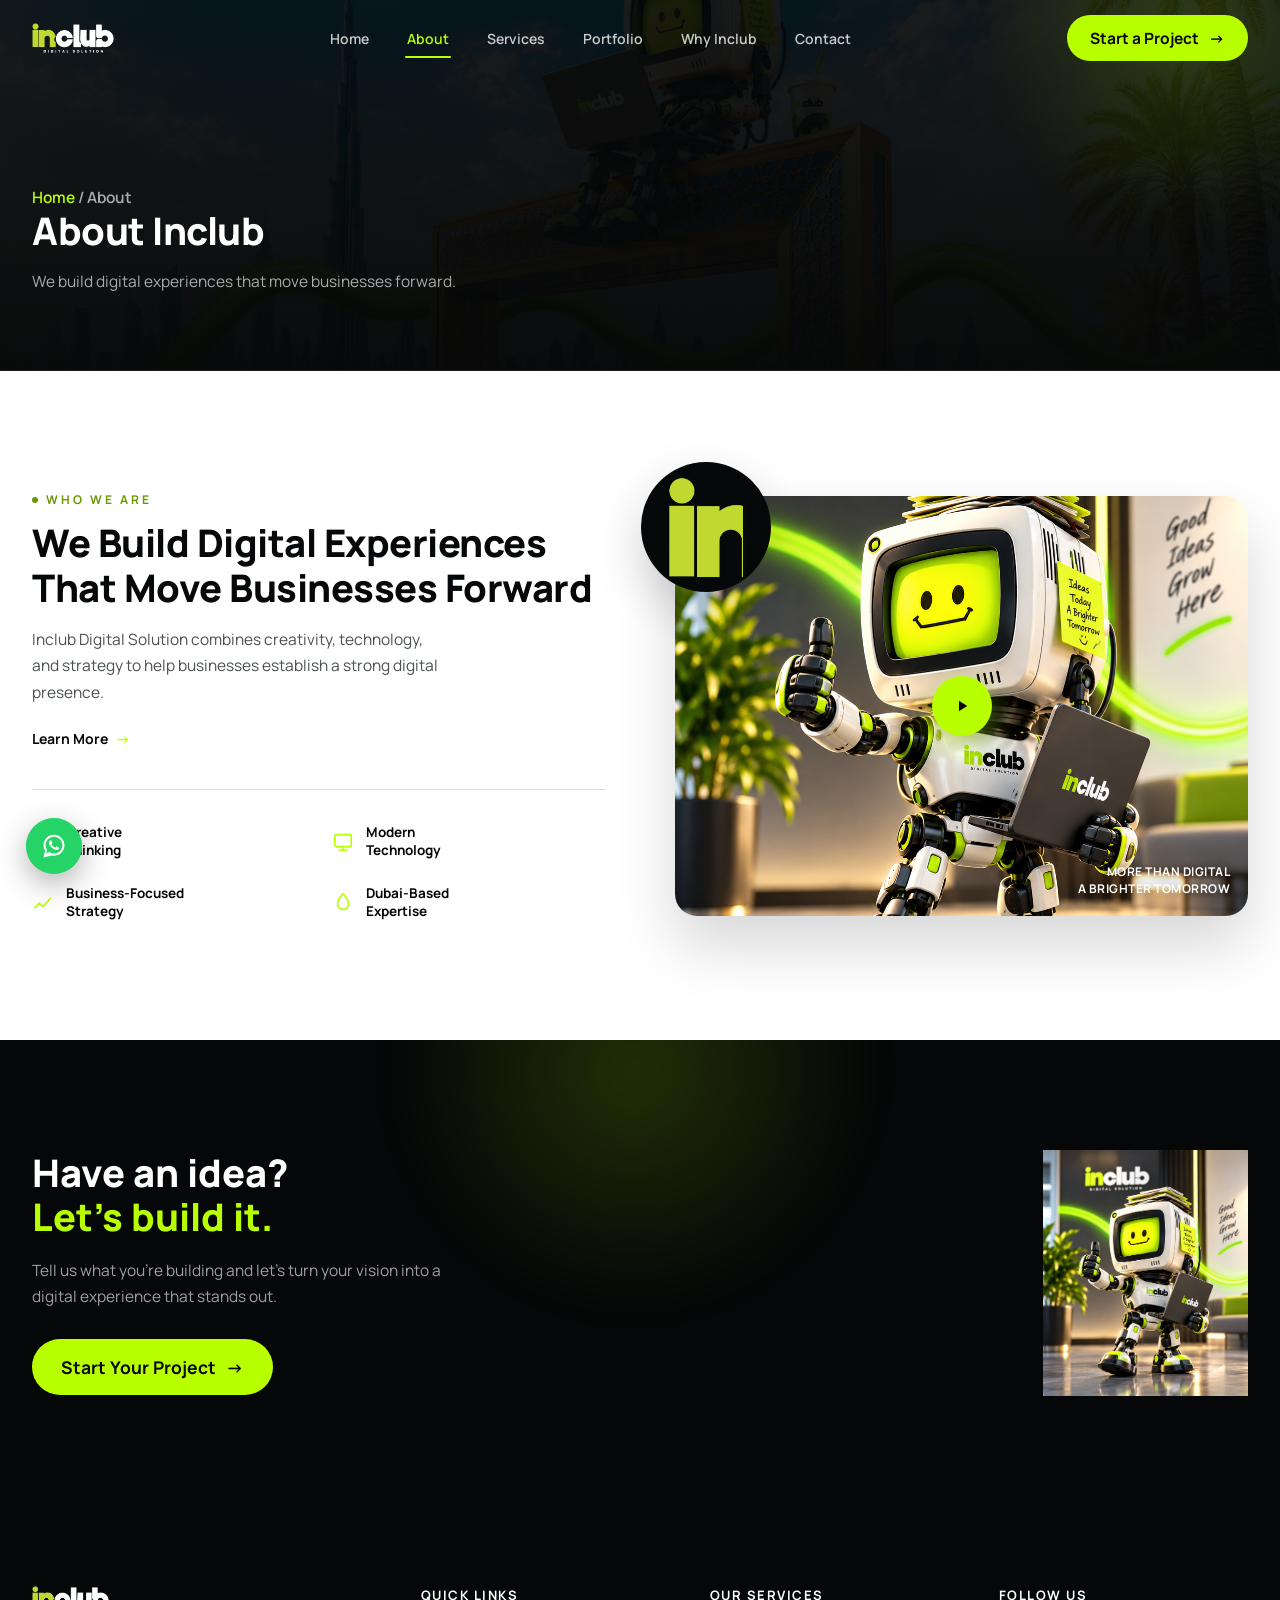
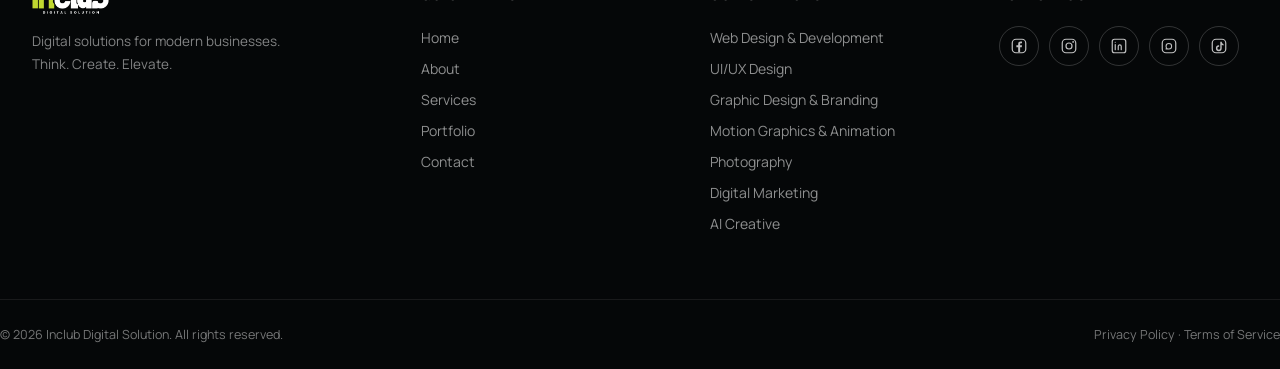
==== about.html @ 5db1804f "Add TikTok social button linking to real profile across all pages Co-Authored-By: Claude Sonnet 5 <n" ====
<!DOCTYPE html>
<html lang="en">
<head>
<meta charset="UTF-8">
<meta name="viewport" content="width=device-width, initial-scale=1.0">
<title>About Us — Inclub Digital Solution</title>
<meta name="description" content="Inclub Digital Solution combines creativity, technology, and strategy to help businesses in Dubai establish a strong digital presence.">
<link rel="icon" href="assets/logo-mark.png" type="image/png">
<link rel="preconnect" href="https://fonts.googleapis.com">
<link rel="preconnect" href="https://fonts.gstatic.com" crossorigin>
<link href="https://fonts.googleapis.com/css2?family=Manrope:wght@400;500;600;700;800&display=swap" rel="stylesheet">
<link rel="stylesheet" href="style.css">
</head>
<body>

<div class="grain"></div>
<div class="cursor-dot" id="cursorDot"></div>
<div class="cursor-ring" id="cursorRing"></div>
<div class="back-to-top" id="backToTop" aria-label="Back to top" role="button" tabindex="0">
  <svg width="18" height="18" viewBox="0 0 24 24" fill="none"><path d="M12 19V5M12 5L5 12M12 5L19 12" stroke="currentColor" stroke-width="2" stroke-linecap="round" stroke-linejoin="round"/></svg>
</div>

<!-- TODO: replace with your real WhatsApp business number -->
<a href="https://wa.me/971501234567" target="_blank" rel="noopener noreferrer" class="whatsapp-float" aria-label="Chat on WhatsApp">
  <span class="whatsapp-tooltip">Chat with us</span>
  <svg viewBox="0 0 32 32" fill="currentColor"><path d="M16.001 3C9.373 3 4 8.373 4 15c0 2.379.694 4.596 1.885 6.463L4 29l7.717-1.859A11.93 11.93 0 0016.001 27C22.628 27 28 21.627 28 15S22.628 3 16.001 3zm.001 21.6a9.56 9.56 0 01-4.868-1.334l-.349-.207-3.65.879.89-3.556-.228-.365A9.553 9.553 0 016.4 15c0-5.294 4.307-9.6 9.601-9.6 5.293 0 9.6 4.306 9.6 9.6 0 5.294-4.307 9.6-9.6 9.6zm5.264-7.19c-.288-.144-1.706-.842-1.97-.938-.264-.096-.456-.144-.648.144-.192.288-.744.938-.912 1.13-.168.192-.336.216-.624.072-.288-.144-1.216-.448-2.316-1.428-.856-.763-1.434-1.706-1.602-1.994-.168-.288-.018-.444.126-.588.13-.129.288-.336.432-.504.144-.168.192-.288.288-.48.096-.192.048-.36-.024-.504-.072-.144-.648-1.562-.888-2.14-.234-.562-.472-.486-.648-.495l-.552-.01c-.192 0-.504.072-.768.36-.264.288-1.008.984-1.008 2.4 0 1.416 1.032 2.784 1.176 2.976.144.192 2.03 3.1 4.92 4.347.687.297 1.223.474 1.641.606.689.219 1.316.188 1.812.114.553-.083 1.706-.697 1.947-1.37.24-.672.24-1.248.168-1.37-.072-.12-.264-.192-.552-.336z"/></svg>
</a>

<!-- ===== HEADER ===== -->
<header class="header" id="header">
  <div class="container header-inner">
    <a href="index.html" class="logo"><img src="assets/logo.png" alt="Inclub Digital Solution"></a>

    <nav class="nav" id="mainNav">
      <a href="index.html" class="nav-link" data-nav>Home</a>
      <a href="about.html" class="nav-link" data-nav>About</a>
      <a href="services.html" class="nav-link" data-nav>Services</a>
      <a href="portfolio.html" class="nav-link" data-nav>Portfolio</a>
      <a href="why-inclub.html" class="nav-link" data-nav>Why Inclub</a>
      <a href="contact.html" class="nav-link" data-nav>Contact</a>
    </nav>

    <a href="contact.html" class="btn btn-primary btn-sm header-cta">Start a Project <span class="arrow">→</span></a>

    <button class="hamburger" id="hamburger" aria-label="Open menu" aria-expanded="false">
      <span></span><span></span><span></span>
    </button>
  </div>

</header>
  <div class="mobile-menu" id="mobileMenu">
    <nav class="mobile-nav">
      <a href="index.html" data-nav-mobile>Home</a>
      <a href="about.html" data-nav-mobile>About</a>
      <a href="services.html" data-nav-mobile>Services</a>
      <a href="portfolio.html" data-nav-mobile>Portfolio</a>
      <a href="why-inclub.html" data-nav-mobile>Why Inclub</a>
      <a href="contact.html" data-nav-mobile>Contact</a>
    </nav>
    <a href="contact.html" class="btn btn-primary" data-nav-mobile>Start a Project <span class="arrow">→</span></a>
  </div>


<!-- ===== PAGE BANNER ===== -->
<section class="page-banner">
  <div class="page-banner-bg" style="background-image:url('assets/banner.png')"></div>
  <div class="page-banner-overlay"></div>
  <div class="container page-banner-inner reveal">
    <p class="breadcrumb"><a href="index.html">Home</a> / About</p>
    <h1>About Inclub</h1>
    <p>We build digital experiences that move businesses forward.</p>
  </div>
</section>

<!-- ===== ABOUT ===== -->
<section class="about">
  <div class="container about-grid">
    <div class="about-copy reveal">
      <p class="eyebrow eyebrow-dark">Who We Are</p>
      <h2 class="section-title">We Build Digital Experiences That Move Businesses Forward</h2>
      <p class="section-text">Inclub Digital Solution combines creativity, technology, and strategy to help businesses establish a strong digital presence.</p>
      <a href="services.html" class="link-arrow">Learn More <span class="arrow">→</span></a>

      <div class="about-features">
        <div class="about-feature">
          <svg width="22" height="22" viewBox="0 0 24 24" fill="none"><path d="M12 2v4M12 18v4M4.9 4.9l2.8 2.8M16.3 16.3l2.8 2.8M2 12h4M18 12h4M4.9 19.1l2.8-2.8M16.3 7.7l2.8-2.8" stroke="#B8FF00" stroke-width="1.8" stroke-linecap="round"/></svg>
          <span>Creative<br>Thinking</span>
        </div>
        <div class="about-feature">
          <svg width="22" height="22" viewBox="0 0 24 24" fill="none"><rect x="3" y="4" width="18" height="13" rx="2" stroke="#B8FF00" stroke-width="1.8"/><path d="M8 21h8M12 17v4" stroke="#B8FF00" stroke-width="1.8" stroke-linecap="round"/></svg>
          <span>Modern<br>Technology</span>
        </div>
        <div class="about-feature">
          <svg width="22" height="22" viewBox="0 0 24 24" fill="none"><path d="M3 17l5-5 4 4 8-9" stroke="#B8FF00" stroke-width="1.8" stroke-linecap="round" stroke-linejoin="round"/></svg>
          <span>Business-Focused<br>Strategy</span>
        </div>
        <div class="about-feature">
          <svg width="22" height="22" viewBox="0 0 24 24" fill="none"><path d="M12 2C8 6 6 9.5 6 13a6 6 0 0012 0c0-3.5-2-7-6-11z" stroke="#B8FF00" stroke-width="1.8"/></svg>
          <span>Dubai-Based<br>Expertise</span>
        </div>
      </div>
    </div>

    <div class="about-visual reveal">
      <div class="about-mark">
        <img src="assets/logo-mark.png" alt="Inclub logo mark">
      </div>
      <div class="about-image">
        <img src="assets/inclub_icon.png" alt="About Inclub">
        <button class="play-btn" aria-label="Play video">
          <svg width="18" height="18" viewBox="0 0 24 24" fill="none"><path d="M8 5v14l11-7L8 5z" fill="#050708"/></svg>
        </button>
        <span class="about-caption">MORE THAN DIGITAL<br>A BRIGHTER TOMORROW</span>
      </div>
    </div>
  </div>
</section>

<!-- ===== CTA ===== -->
<section class="cta">
  <div class="container cta-inner reveal">
    <div class="cta-copy">
      <h2>Have an idea?<br><span class="lime">Let's build it.</span></h2>
      <p>Tell us what you're building and let's turn your vision into a digital experience that stands out.</p>
      <a href="contact.html" class="btn btn-primary">Start Your Project <span class="arrow">→</span></a>
    </div>
    <img src="assets/inclub_icon.png" alt="Inclub" class="cta-robot">
  </div>
</section>

<!-- ===== FOOTER ===== -->
<footer class="footer">
  <div class="container footer-grid">
    <div class="footer-brand">
      <img src="assets/logo.png" alt="Inclub Digital Solution">
      <p>Digital solutions for modern businesses.<br>Think. Create. Elevate.</p>
    </div>

    <div class="footer-col">
      <h5>Quick Links</h5>
      <a href="index.html">Home</a>
      <a href="about.html">About</a>
      <a href="services.html">Services</a>
      <a href="portfolio.html">Portfolio</a>
      <a href="contact.html">Contact</a>
    </div>

    <div class="footer-col">
      <h5>Our Services</h5>
      <a href="services.html">Web Design & Development</a>
      <a href="services.html">UI/UX Design</a>
      <a href="services.html">Graphic Design & Branding</a>
      <a href="services.html">Motion Graphics & Animation</a>
      <a href="services.html">Photography</a>
      <a href="services.html">Digital Marketing</a>
      <a href="services.html">AI Creative</a>
    </div>

    <div class="footer-col">
      <h5>Follow Us</h5>
      <div class="footer-social">
        <!-- TODO: replace with your real Facebook page URL -->
        <a href="https://facebook.com" target="_blank" rel="noopener noreferrer" aria-label="Facebook" class="social-btn">
          <svg width="18" height="18" viewBox="0 0 24 24" fill="none"><rect x="3" y="3" width="18" height="18" rx="5" stroke="currentColor" stroke-width="1.6"/><path d="M13.5 20v-6.5h2.2l.3-2.5h-2.5v-1.6c0-.7.3-1.2 1.2-1.2h1.3V6c-.2 0-1-.1-1.9-.1-1.9 0-3.2 1.1-3.2 3.3v1.8H8.5v2.5h2.4V20h2.6z" fill="currentColor"/></svg>
        </a>
        <a href="https://www.instagram.com/inclubdigitalsolution/" target="_blank" rel="noopener noreferrer" aria-label="Instagram" class="social-btn">
          <svg width="18" height="18" viewBox="0 0 24 24" fill="none"><rect x="3" y="3" width="18" height="18" rx="5" stroke="currentColor" stroke-width="1.6"/><circle cx="12" cy="12" r="4" stroke="currentColor" stroke-width="1.6"/><circle cx="17.5" cy="6.5" r="1.2" fill="currentColor"/></svg>
        </a>
        <a href="https://www.linkedin.com/company/inclubdigitalsolution/" target="_blank" rel="noopener noreferrer" aria-label="LinkedIn" class="social-btn">
          <svg width="18" height="18" viewBox="0 0 24 24" fill="none"><rect x="3" y="3" width="18" height="18" rx="3" stroke="currentColor" stroke-width="1.6"/><path d="M7 10v7M7 7v.01M11 17v-4.5a2 2 0 014-.2M15 17v-4.7" stroke="currentColor" stroke-width="1.6" stroke-linecap="round"/></svg>
        </a>
        <a href="https://wa.me/971501234567" target="_blank" rel="noopener noreferrer" aria-label="WhatsApp" class="social-btn">
          <svg width="18" height="18" viewBox="0 0 24 24" fill="none"><rect x="3" y="3" width="18" height="18" rx="5" stroke="currentColor" stroke-width="1.6"/><path d="M15.5 12.3c0 2-1.7 3.7-3.7 3.7-.6 0-1.2-.1-1.7-.4l-2 .5.5-1.9a3.6 3.6 0 01-.5-1.9c0-2 1.7-3.7 3.7-3.7s3.7 1.7 3.7 3.7z" stroke="currentColor" stroke-width="1.4" stroke-linejoin="round"/></svg>
        </a>
        <a href="https://www.tiktok.com/@inclubdigitalsolution" target="_blank" rel="noopener noreferrer" aria-label="TikTok" class="social-btn">
          <svg width="18" height="18" viewBox="0 0 24 24" fill="none"><rect x="3" y="3" width="18" height="18" rx="5" stroke="currentColor" stroke-width="1.6"/><path d="M13.75 6.3h1.85c.16 1.42 1.02 2.6 2.4 3.02v1.9c-.87-.05-1.68-.33-2.4-.79v4.55a3.86 3.86 0 11-3.86-3.86c.14 0 .28.01.41.03v1.92a1.96 1.96 0 101.6 1.93V6.3z" fill="currentColor"/></svg>
        </a>
      </div>
    </div>
  </div>

  <div class="container footer-bottom">
    <span>© <span id="year"></span> Inclub Digital Solution. All rights reserved.</span>
    <span class="footer-legal"><a href="#">Privacy Policy</a> · <a href="#">Terms of Service</a></span>
  </div>
</footer>

<script src="script.js"></script>
</body>
</html>
---- style.css ----
/* ==========================================================================
   Inclub Digital Solution — stylesheet
   ========================================================================== */

:root{
  --black: #050708;
  --black-soft: #0d1418;
  --lime: #B8FF00;
  --green: #8DFF00;
  --blue: #16A8E8;
  --white: #FFFFFF;
  --gray-100: #F3F5F4;
  --gray-300: #d7dcdb;
  --gray-500: #9aa0a6;
  --gray-700: #4a4f52;

  --font: 'Manrope', 'Inter', -apple-system, BlinkMacSystemFont, 'Segoe UI', sans-serif;

  --container: 1320px;
  --radius-lg: 22px;
  --radius-md: 14px;
  --radius-sm: 8px;

  --ease: cubic-bezier(.22,.9,.32,1);
}

*,*::before,*::after{ box-sizing: border-box; }
html{ scroll-behavior: smooth; }
body{
  margin:0;
  font-family: var(--font);
  font-size: 15.5px;
  background: var(--white);
  color: var(--black);
  -webkit-font-smoothing: antialiased;
  overflow-x: hidden;
}
img{ max-width:100%; display:block; }
a{ color: inherit; text-decoration: none; }
ul{ list-style:none; margin:0; padding:0; }
button{ font-family: inherit; cursor:pointer; }
input, textarea, select{ font-family: inherit; }

.container{
  width: 100%;
  max-width: var(--container);
  margin: 0 auto;
  padding: 0 32px;
}

.grain{
  position: fixed; inset:0; pointer-events:none; z-index: 9999;
  opacity: .025; mix-blend-mode: overlay;
  background-image: url("data:image/svg+xml,%3Csvg xmlns='http://www.w3.org/2000/svg' width='120' height='120'%3E%3Cfilter id='n'%3E%3CfeTurbulence type='fractalNoise' baseFrequency='0.9' numOctaves='2' stitchTiles='stitch'/%3E%3C/filter%3E%3Crect width='100%25' height='100%25' filter='url(%23n)'/%3E%3C/svg%3E");
}

/* ---------- custom cursor (desktop, fine pointer only) ---------- */
.cursor-dot, .cursor-ring{
  position: fixed; top:0; left:0; z-index: 9998;
  pointer-events:none;
  transform: translate(-50%,-50%);
  border-radius: 50%;
}
.cursor-dot{
  width:6px; height:6px; background: var(--lime);
  transition: opacity .2s var(--ease), background .2s var(--ease);
}
.cursor-ring{
  width:36px; height:36px; border:1.5px solid rgba(184,255,0,.55);
  transition: width .25s var(--ease), height .25s var(--ease), border-color .25s var(--ease), opacity .2s var(--ease), background .25s var(--ease);
}
.cursor-ring.hovering{
  width:56px; height:56px; background: rgba(184,255,0,.08); border-color: var(--lime);
}
.cursor-dot, .cursor-ring{ opacity:0; }
body.cursor-active .cursor-dot, body.cursor-active .cursor-ring{ opacity:1; }
@media (hover:none), (pointer:coarse){
  .cursor-dot, .cursor-ring{ display:none; }
}

/* ---------- reveal / scroll animation ---------- */
.reveal{
  opacity: 0;
  transform: translateY(28px) scale(.98);
  filter: blur(6px);
  transition: opacity .8s var(--ease), transform .8s var(--ease), filter .8s var(--ease);
}
.reveal.in-view{ opacity: 1; transform: translateY(0) scale(1); filter: blur(0); }

/* ---------- glow orbs (ambient background accents on dark sections) ---------- */
.glow-orb{
  content:''; position:absolute; border-radius:50%;
  filter: blur(90px); pointer-events:none; z-index:0;
  opacity: .55;
}

/* ---------- eyebrow / titles ---------- */
.eyebrow{
  display:flex; align-items:center; gap:8px;
  font-size: 12px;
  font-weight: 700;
  letter-spacing: 3px;
  text-transform: uppercase;
  color: var(--lime);
  margin: 0 0 12px;
}
.eyebrow::before{
  content:''; width:6px; height:6px; border-radius:50%;
  background: var(--lime); flex-shrink:0;
  box-shadow: 0 0 0 0 rgba(184,255,0,.55);
  animation: pulseDot 2.2s ease-out infinite;
}
@keyframes pulseDot{
  0%{ box-shadow: 0 0 0 0 rgba(184,255,0,.55); }
  70%{ box-shadow: 0 0 0 7px rgba(184,255,0,0); }
  100%{ box-shadow: 0 0 0 0 rgba(184,255,0,0); }
}
.eyebrow-dark{ color: #6a9600; }
.eyebrow-dark::before{ background: #6a9600; box-shadow: 0 0 0 0 rgba(106,150,0,.4); }
.eyebrow-dark::before{ animation: pulseDotDark 2.2s ease-out infinite; }
@keyframes pulseDotDark{
  0%{ box-shadow: 0 0 0 0 rgba(106,150,0,.4); }
  70%{ box-shadow: 0 0 0 7px rgba(106,150,0,0); }
  100%{ box-shadow: 0 0 0 0 rgba(106,150,0,0); }
}

.section-title{
  font-size: 38px;
  font-weight: 800;
  line-height: 1.18;
  letter-spacing: -0.5px;
  margin: 0 0 16px;
  color: var(--black);
}
.section-title-light{ color: var(--white); }

.section-text{
  font-size: 15.5px;
  line-height: 1.7;
  color: var(--gray-700);
  max-width: 46ch;
  margin: 0 0 22px;
}

.section-head{ max-width: 640px; margin: 0 0 56px; }

.link-arrow{
  display: inline-flex;
  align-items: center;
  gap: 8px;
  font-weight: 700;
  font-size: 14px;
  color: var(--black);
  border-bottom: 1px solid transparent;
  transition: gap .25s var(--ease), color .25s var(--ease);
}
.link-arrow .arrow{ transition: transform .25s var(--ease); color: var(--lime); }
.link-arrow:hover{ gap: 12px; }
.link-arrow:hover .arrow{ transform: translateX(3px); }

.section-title-light + .link-arrow,
.services .link-arrow,
.process .link-arrow{ color: var(--white); }

/* ---------- buttons ---------- */
.btn{
  display: inline-flex;
  align-items: center;
  gap: 10px;
  padding: 15px 28px;
  border-radius: 999px;
  font-weight: 700;
  font-size: 17.5px;
  border: 1px solid transparent;
  transition: transform .25s var(--ease), box-shadow .25s var(--ease), background .25s var(--ease), color .25s var(--ease), border-color .25s var(--ease);
  white-space: nowrap;
}
.btn .arrow{ transition: transform .25s var(--ease); }
.btn:hover .arrow{ transform: translateX(4px); }
.btn:hover{ transform: translateY(-2px); }

.btn-primary{
  background: var(--lime);
  color: var(--black);
  box-shadow: 0 0 0 rgba(184,255,0,0);
}
.btn-primary:hover{ box-shadow: 0 8px 34px rgba(184,255,0,.45); }

.btn-outline{
  background: transparent;
  color: var(--white);
  border-color: rgba(255,255,255,.28);
}
.btn-outline:hover{ border-color: var(--lime); color: var(--lime); box-shadow: 0 0 24px rgba(184,255,0,.18); }

.btn-sm{ padding: 11px 22px; font-size: 15.5px; }
.btn-block{ width: 100%; justify-content: center; margin-top: 6px; }

/* ==========================================================================
   HEADER
   ========================================================================== */
.header{
  position: fixed; top:0; left:0; right:0; z-index: 500;
  background: transparent;
  backdrop-filter: none;
  -webkit-backdrop-filter: none;
  border-bottom: 1px solid transparent;
  transition: background .3s var(--ease), border-color .3s var(--ease), backdrop-filter .3s var(--ease);
}
.header.scrolled{
  background: rgba(5,7,8,.85);
  backdrop-filter: blur(14px);
  -webkit-backdrop-filter: blur(14px);
  border-bottom-color: rgba(255,255,255,.08);
}

.header-inner{
  display:flex; align-items:center; justify-content: space-between;
  height: 76px;
  gap: 24px;
}
.logo img{ height: 30px; width:auto; }

.nav{ display:flex; align-items:center; gap: 34px; margin: 0 auto; }
.nav-link{
  position: relative;
  font-size: 14px; font-weight: 600;
  color: rgba(255,255,255,.78);
  padding: 6px 2px;
  transition: color .2s var(--ease);
}
.nav-link::after{
  content:''; position:absolute; left:0; right:0; bottom:-4px; height:2px;
  background: var(--lime); border-radius:2px;
  transform: scaleX(0); transform-origin: left;
  transition: transform .25s var(--ease);
}
.nav-link:hover{ color: var(--white); }
.nav-link.active{ color: var(--lime); }
.nav-link.active::after{ transform: scaleX(1); }

.header-cta{ flex-shrink:0; }

.hamburger{
  display:none; flex-direction:column; justify-content:center; gap:5px;
  width: 40px; height:40px; background:transparent; border:none; padding:0;
}
.hamburger span{
  display:block; width: 22px; height:2px; background: var(--white);
  margin: 0 auto; transition: transform .3s var(--ease), opacity .3s var(--ease);
}
.hamburger.open span:nth-child(1){ transform: translateY(7px) rotate(45deg); }
.hamburger.open span:nth-child(2){ opacity:0; }
.hamburger.open span:nth-child(3){ transform: translateY(-7px) rotate(-45deg); }

.mobile-menu{
  display:none;
  position: fixed; inset: 76px 0 0 0; z-index: 480;
  background: rgb(5,7,8);
  padding: 36px 28px;
  flex-direction: column; gap: 34px;
  transform: translateY(-12px);
  opacity: 0;
  pointer-events: none;
  transition: transform .35s var(--ease), opacity .35s var(--ease);
  overflow-y: auto;
}
.mobile-menu.open{ opacity:1; transform: translateY(0); pointer-events:auto; }
.mobile-nav{ display:flex; flex-direction:column; gap: 6px; }
.mobile-nav a{
  font-size: 26px; font-weight: 700; color: var(--white);
  padding: 12px 0; border-bottom: 1px solid rgba(255,255,255,.08);
}
.mobile-nav a.active{ color: var(--lime); }

/* ==========================================================================
   HERO
   ========================================================================== */
.hero{
  position: relative;
  min-height: 100vh;
  display:flex; align-items:flex-start;
  overflow:hidden;
  background: var(--black);
}
.hero-bg{
  position:absolute; inset:0;
  background-size: cover; background-position: 5% 32%;
  z-index: 0;
}
.hero-bg::after{
  content:''; position:absolute; inset:0;
  background:
    linear-gradient(90deg, rgba(5,7,8,.92) 0%, rgba(5,7,8,.68) 32%, rgba(5,7,8,.3) 58%, rgba(5,7,8,.08) 78%),
    linear-gradient(180deg, rgba(5,7,8,.2) 0%, rgba(5,7,8,.05) 30%, rgba(5,7,8,.8) 100%);
}
.hero-particles{ position:absolute; inset:0; z-index:1; pointer-events:none; }
.particle{
  position:absolute; border-radius:50%;
  background: var(--lime); opacity:.55;
  filter: blur(.3px);
  animation: floaty linear infinite;
}
@keyframes floaty{
  0%{ transform: translateY(0) translateX(0); opacity:0; }
  10%{ opacity:.6; }
  90%{ opacity:.6; }
  100%{ transform: translateY(-90vh) translateX(20px); opacity:0; }
}

@keyframes dashMove{ to{ stroke-dashoffset: -600; } }

@keyframes floatRobot{
  0%,100%{ transform: translateY(0); }
  50%{ transform: translateY(-16px); }
}

.hero-inner{ position:relative; z-index:4; padding: 128px 32px 60px; }

.hero-title{
  margin: 6px 0 22px;
  font-size: 38px;
  font-weight: 800;
  line-height: 1.1;
  letter-spacing: -0.5px;
}
.hero-title .line{ display:block; }
.line-white{ color: var(--white); }
.line-lime{ color: var(--lime); }
.line-blue{ color: var(--blue); }

.hero-sub{
  color: rgba(255,255,255,.72);
  font-size: 15.5px;
  line-height: 1.7;
  max-width: 46ch;
  margin: 0 0 34px;
}

.hero-actions{ display:flex; gap:16px; flex-wrap:wrap; margin-bottom: 56px; }

.hero-stats{ display:flex; gap: 48px; flex-wrap:wrap; }
.stat{ display:flex; flex-direction:column; }
.stat-num{ font-size: 30px; font-weight: 800; color: var(--white); display:inline; }
.stat-suffix{ font-size: 22px; font-weight: 800; color: var(--lime); }
.stat-num-static{ font-size: 30px; font-weight: 800; color: var(--white); }
.stat-label{ font-size: 12px; color: rgba(255,255,255,.55); margin-top: 4px; letter-spacing:.3px; }

/* ==========================================================================
   PAGE BANNER (subpage mini-hero)
   ========================================================================== */
.page-banner{
  position: relative; overflow:hidden;
  padding: 168px 0 76px;
  background: var(--black);
  border-bottom: 1px solid rgba(255,255,255,.08);
}
.page-banner-bg{
  position:absolute; inset:0;
  background-size: cover; background-position: center;
  opacity: .3;
}
.page-banner-overlay{
  position:absolute; inset:0;
  background: linear-gradient(180deg, rgba(5,7,8,.55) 0%, rgba(5,7,8,.92) 100%);
}
.page-banner::after{
  content:''; position:absolute; width:420px; height:420px; border-radius:50%;
  background: radial-gradient(circle, rgba(184,255,0,.16), transparent 70%);
  filter: blur(20px); top:-180px; right:-120px; pointer-events:none;
}
.page-banner-inner{ position:relative; z-index:2; }
.breadcrumb{
  font-size: 13px; font-weight:600; color: rgba(255,255,255,.5);
  margin: 0 0 16px;
}
.breadcrumb a{ color: var(--lime); }
.breadcrumb a:hover{ text-decoration: underline; }
.page-banner h1{
  color:#fff; font-weight:800; margin:0;
  font-size: 38px; letter-spacing:-0.5px; line-height:1.1;
}
.page-banner p{
  color: rgba(255,255,255,.65); font-size:15.5px; line-height:1.7;
  max-width: 56ch; margin: 16px 0 0;
}

@media (max-width: 860px){
  .page-banner{ padding: 128px 0 56px; }
}

/* ==========================================================================
   MARQUEE
   ========================================================================== */
.marquee{
  background: var(--black-soft);
  border-top: 1px solid rgba(255,255,255,.08);
  border-bottom: 1px solid rgba(255,255,255,.08);
  overflow: hidden;
  padding: 22px 0;
}
.marquee-track{
  display:flex; align-items:center; width:max-content;
  animation: marqueeScroll 28s linear infinite;
}
.marquee:hover .marquee-track{ animation-play-state: paused; }
.marquee-item{
  display:flex; align-items:center; gap: 14px;
  font-size: 16px; font-weight: 800; letter-spacing: 2px; text-transform: uppercase;
  color: rgba(255,255,255,.4);
  padding: 0 28px; white-space: nowrap;
}
.marquee-item span{ color: var(--lime); font-size: 8px; }
@keyframes marqueeScroll{ to{ transform: translateX(-50%); } }

/* ==========================================================================
   ABOUT
   ========================================================================== */
.about{ background: var(--white); padding: 120px 0; }
.about-grid{
  display:grid; grid-template-columns: 1fr 1fr; gap: 70px; align-items:center;
}
.about-features{
  display:grid; grid-template-columns: repeat(2,1fr); gap: 26px;
  margin-top: 40px; padding-top: 34px; border-top: 1px solid var(--gray-300);
}
.about-feature{
  display:flex; align-items:center; gap: 12px;
  font-size: 13.5px; font-weight: 700; color: var(--black);
  line-height: 1.3;
}
.about-feature svg{ flex-shrink:0; }

.about-visual{ position: relative; display:flex; align-items:center; justify-content:center; }
.about-mark{
  position:absolute; left: -6%; top: -8%;
  width: 130px; height:130px; border-radius:50%;
  box-shadow: 0 20px 50px rgba(0,0,0,.18);
  z-index: 2; background: var(--black);
  overflow: hidden;
  display:flex; align-items:center; justify-content:center;
  animation: floatRobot 6s ease-in-out infinite;
}
.about-mark img{ width: 58%; height:auto; object-fit: contain; }
.about-mark::before{
  content:''; position:absolute; inset:-16px; border-radius:50%;
  border: 1px dashed rgba(184,255,0,.45);
  box-shadow: 0 0 24px rgba(184,255,0,.12);
  animation: spinRing 18s linear infinite;
}
@keyframes spinRing{ to{ transform: rotate(360deg); } }
.about-image{
  position: relative; width: 100%; border-radius: var(--radius-lg);
  overflow: hidden; box-shadow: 0 30px 60px rgba(0,0,0,.16);
}
.about-image img{ width:100%; height: 420px; object-fit: cover; }
.play-btn{
  position:absolute; left: 50%; top: 50%; transform: translate(-50%,-50%);
  width: 60px; height:60px; border-radius:50%; border:none;
  background: var(--lime);
  display:flex; align-items:center; justify-content:center;
  box-shadow: 0 10px 30px rgba(184,255,0,.4);
  transition: transform .25s var(--ease);
}
.play-btn:hover{ transform: translate(-50%,-50%) scale(1.08); }
.about-caption{
  position:absolute; right: 18px; bottom: 18px;
  color:#fff; font-weight:700; font-size:12px; text-align:right;
  line-height:1.4; letter-spacing:.5px;
  text-shadow: 0 2px 10px rgba(0,0,0,.6);
}

/* ==========================================================================
   SERVICES
   ========================================================================== */
.services{ background: var(--black); padding: 120px 0; position:relative; overflow:hidden; }
.services-first{ padding-top: 168px; }
.services::before{
  content:''; position:absolute; inset:0;
  background-image: linear-gradient(rgba(255,255,255,.03) 1px, transparent 1px), linear-gradient(90deg, rgba(255,255,255,.03) 1px, transparent 1px);
  background-size: 48px 48px;
  pointer-events:none;
}
.services::after{
  content:''; position:absolute; width:560px; height:560px; border-radius:50%;
  background: radial-gradient(circle, rgba(184,255,0,.18), transparent 70%);
  filter: blur(20px); top:-220px; right:-180px; pointer-events:none;
}
.services .container{ position:relative; z-index:1; }

.services-grid{ display:grid; grid-template-columns: repeat(3, 1fr); gap: 22px; }
.service-card:nth-child(7):last-child{ grid-column: 2 / span 1; }
.service-card{
  position: relative;
  overflow: hidden;
  background: rgba(255,255,255,.03);
  border: 1px solid rgba(255,255,255,.09);
  border-radius: var(--radius-lg);
  padding: 34px 28px;
  backdrop-filter: blur(6px);
  transition: transform .35s var(--ease), border-color .35s var(--ease), box-shadow .35s var(--ease), background .35s var(--ease);
}
.service-card::before{
  content:''; position:absolute; top:0; left:0; right:0; height:2px;
  background: linear-gradient(90deg, transparent, var(--lime), transparent);
  transform: scaleX(0); transform-origin:center;
  transition: transform .4s var(--ease);
}
.service-card::after{
  content: attr(data-num);
  position:absolute; top:-.15em; right:18px;
  font-size: 84px; font-weight:800; line-height:1;
  color: transparent; -webkit-text-stroke: 1px rgba(255,255,255,.07);
  pointer-events:none; transition: -webkit-text-stroke-color .35s var(--ease);
}
.service-card:hover{
  transform: translateY(-8px);
  border-color: rgba(184,255,0,.5);
  box-shadow: 0 20px 50px rgba(184,255,0,.12);
  background: rgba(184,255,0,.04);
}
.service-card:hover::before{ transform: scaleX(1); }
.service-card:hover::after{ -webkit-text-stroke-color: rgba(184,255,0,.18); }
.service-num{
  display:block; position:relative; z-index:1;
  font-size: 13px; font-weight:800; color: rgba(255,255,255,.35);
  margin-bottom: 18px; letter-spacing:1px; font-variant-numeric: tabular-nums;
  transition: color .3s var(--ease), text-shadow .3s var(--ease);
}
.service-card:hover .service-num{ color: var(--lime); text-shadow: 0 0 16px rgba(184,255,0,.5); }
.service-icon{
  position:relative; z-index:1;
  width: 58px; height:58px; border-radius: 16px;
  background: rgba(184,255,0,.08);
  border: 1px solid rgba(184,255,0,.16);
  display:flex; align-items:center; justify-content:center;
  transition: transform .35s var(--ease), background .35s var(--ease);
  margin-bottom: 20px;
}
.service-card:hover .service-icon{ transform: scale(1.08) rotate(-4deg); background: rgba(184,255,0,.14); }
.service-card h3{ position:relative; z-index:1; font-size: 19px; font-weight: 800; color: var(--white); margin: 0 0 10px; }
.service-card p{ position:relative; z-index:1; font-size: 15.5px; line-height: 1.65; color: rgba(255,255,255,.6); margin: 0 0 22px; }
.service-card .link-arrow{ position:relative; z-index:1; }

/* ==========================================================================
   WHY INCLUB
   ========================================================================== */
.why{ background: var(--gray-100); padding: 120px 0; }
.why-grid{ display:grid; grid-template-columns: repeat(3, 1fr); gap: 26px; }
.why-item{
  background: var(--white);
  border: 1px solid var(--gray-300);
  border-radius: var(--radius-md);
  padding: 30px 24px;
  display:flex; flex-direction:column; gap: 16px;
  transition: transform .3s var(--ease), box-shadow .3s var(--ease), border-color .3s var(--ease);
}
.why-item:hover{
  transform: translateY(-6px);
  box-shadow: 0 20px 40px rgba(0,0,0,.08);
  border-color: var(--lime);
}
.why-item h4{ margin:0; font-size: 19px; font-weight: 800; }

/* ==========================================================================
   PROCESS
   ========================================================================== */
.process{ background: var(--black); padding: 120px 0 130px; position:relative; overflow:hidden; }
.process::before{
  content:''; position:absolute; width:480px; height:480px; border-radius:50%;
  background: radial-gradient(circle, rgba(22,168,232,.16), transparent 70%);
  filter: blur(20px); bottom:-200px; left:-160px; pointer-events:none;
}
.process .container{ position:relative; z-index:1; }
.process-track{ position: relative; margin-top: 40px; }
.process-line{ width:100%; height: 100px; display:block; }
.process-line path{
  fill:none; stroke: var(--lime); stroke-width: 2.5; opacity:.5;
  stroke-dasharray: 10 10;
  animation: dashMove 10s linear infinite;
}
.process-steps{
  display:grid; grid-template-columns: repeat(4,1fr); gap: 26px;
  margin-top: -40px;
}
.process-step{ text-align:left; }
.process-index{
  display:inline-flex; align-items:center; justify-content:center;
  width: 46px; height:46px; border-radius:50%;
  background: var(--black-soft); border: 1px solid rgba(184,255,0,.4);
  color: var(--lime); font-weight:800; font-size:14px;
  margin-bottom: 18px;
  box-shadow: 0 0 0 4px rgba(184,255,0,.05), 0 0 20px rgba(184,255,0,.15);
}
.process-step h4{ color: var(--white); font-size: 19px; font-weight:800; margin: 0 0 8px; }
.process-step p{ color: rgba(255,255,255,.55); font-size: 15.5px; line-height: 1.6; margin:0; max-width: 24ch; }

/* ==========================================================================
   PORTFOLIO
   ========================================================================== */
.portfolio{ background: var(--white); padding: 120px 0; }
.filters{ display:flex; flex-wrap:wrap; gap: 10px; margin-bottom: 44px; }
.filter-btn{
  padding: 10px 20px; border-radius: 999px; border: 1px solid var(--gray-300);
  background: transparent; font-size: 13.5px; font-weight: 700; color: var(--gray-700);
  transition: all .25s var(--ease);
}
.filter-btn:hover{ border-color: var(--black); color: var(--black); }
.filter-btn.active{ background: var(--black); color: var(--lime); border-color: var(--black); }

.portfolio-grid{
  display:grid; grid-template-columns: repeat(2, 1fr); gap: 20px;
}
.portfolio-featured{ grid-column: 1 / -1; aspect-ratio: 21/9; }
.portfolio-item{
  position:relative; overflow:hidden;
  aspect-ratio: 4/3; cursor:pointer;
  background: var(--black);
  transition: opacity .3s var(--ease);
}
.portfolio-item.hidden{ display:none; }
.portfolio-item img{
  width:100%; height:100%; object-fit: cover;
  transition: transform .6s var(--ease);
}
.portfolio-item:hover img{ transform: scale(1.06); }
.portfolio-year{
  position:absolute; top:20px; right:20px; z-index:1;
  font-size: 12px; font-weight:700; color: rgba(255,255,255,.55);
  letter-spacing: 1px;
}
.portfolio-overlay{
  position:absolute; inset:0;
  background: linear-gradient(180deg, rgba(5,7,8,0) 45%, rgba(5,7,8,.85) 100%);
  display:flex; flex-direction:column; justify-content:flex-end;
  padding: 26px;
}
.portfolio-cat{
  font-size: 11px; font-weight:800; letter-spacing:3px; text-transform:uppercase;
  color: var(--lime); margin-bottom: 10px;
}
.portfolio-overlay h4{ color:#fff; font-size:24px; font-weight:800; margin:0 0 6px; letter-spacing:-.3px; }
.portfolio-featured .portfolio-overlay h4{ font-size: 32px; }
.portfolio-sub{ color: rgba(255,255,255,.6); font-size: 14px; }
.portfolio-go{
  position:absolute; right:18px; bottom:18px; z-index:1;
  width: 40px; height:40px; border-radius:50%;
  border: 1px solid rgba(255,255,255,.3);
  color:#fff; font-size:16px; font-weight:700;
  display:flex; align-items:center; justify-content:center;
  transition: all .3s var(--ease);
}
.portfolio-item:hover .portfolio-go{
  background: var(--lime); border-color: var(--lime); color: var(--black);
  transform: rotate(45deg);
}

.view-all-wrap{ text-align:center; margin-top: 46px; }

/* ==========================================================================
   VISION
   ========================================================================== */
.vision{
  position: relative; min-height: 78vh; display:flex; align-items:center;
  overflow:hidden;
}
.vision-bg{
  position:absolute; inset: -10% 0 -10% 0;
  background-size: cover; background-position:center;
  will-change: transform;
}
.vision-overlay{
  position:absolute; inset:0;
  background:
    linear-gradient(90deg, rgba(5,7,8,.88) 0%, rgba(5,7,8,.62) 38%, rgba(5,7,8,.22) 62%, rgba(5,7,8,.05) 82%),
    linear-gradient(180deg, rgba(5,7,8,.3) 0%, rgba(5,7,8,.1) 35%, rgba(5,7,8,.7) 100%);
}
.vision-inner{ position:relative; z-index:2; padding: 90px 32px; }
.vision-title{
  font-size: 38px;
  font-weight: 800; line-height: 1.1; letter-spacing: -0.5px; margin:0 0 22px;
}
.vision-title span{ display:block; }
.vision-text{ color: rgba(255,255,255,.78); font-size:15.5px; max-width: 48ch; line-height:1.7; }

/* ==========================================================================
   CTA
   ========================================================================== */
.cta{ background: var(--black); padding: 110px 0; overflow:hidden; position:relative; }
.cta::before{
  content:''; position:absolute; width:500px; height:500px; border-radius:50%;
  background: radial-gradient(circle, rgba(184,255,0,.16), transparent 70%);
  filter: blur(20px); top:-220px; left:30%; pointer-events:none;
}
.cta-inner{
  position:relative; z-index:1;
  display:flex; align-items:center; justify-content:space-between; gap: 40px;
}
.cta-copy h2{
  color:#fff; font-size: 38px; font-weight:800; line-height:1.15; margin:0 0 18px;
}
.cta-copy .lime{ color: var(--lime); }
.cta-copy p{ color: rgba(255,255,255,.62); font-size: 15.5px; max-width: 46ch; margin: 0 0 30px; line-height:1.7; }
.cta-robot{ width: clamp(150px, 16vw, 220px); flex-shrink:0; animation: floatRobot 5s ease-in-out infinite; }

/* ==========================================================================
   CONTACT
   ========================================================================== */
.contact{ background: var(--white); padding: 120px 0; }
.contact-grid{ display:grid; grid-template-columns: .8fr 1.2fr; gap: 70px; }

.contact-list{ display:flex; flex-direction:column; gap: 18px; margin: 30px 0; }
.contact-list li{ display:flex; align-items:center; gap: 14px; font-size:15.5px; font-weight:600; color: var(--black); }

.social-row{ display:flex; gap: 12px; }
.social-btn{
  width: 42px; height:42px; border-radius:50%; border: 1px solid var(--gray-300);
  display:flex; align-items:center; justify-content:center; color: var(--black);
  transition: all .25s var(--ease);
}
.social-btn:hover{ background: var(--black); color: var(--lime); border-color: var(--black); }

.contact-form{ display:flex; flex-direction:column; gap: 18px; }
.form-row{ display:grid; grid-template-columns: 1fr 1fr; gap: 18px; }
.field{ display:flex; flex-direction:column; }
.field-full{ grid-column: 1/-1; }
.field input, .field select, .field textarea{
  width:100%; padding: 15px 18px; border-radius: 10px;
  border: 1.5px solid var(--gray-300); font-size: 14.5px; color: var(--black);
  background: var(--white);
  transition: border-color .25s var(--ease), box-shadow .25s var(--ease);
}
.field textarea{ resize: vertical; min-height: 110px; }
.field input:focus, .field select:focus, .field textarea:focus{
  outline:none; border-color: var(--lime); box-shadow: 0 0 0 4px rgba(184,255,0,.15);
}
.field-error{ display:none; font-size: 12px; color:#d92b2b; margin-top:6px; font-weight:600; }
.field.invalid input, .field.invalid textarea{ border-color:#d92b2b; }
.field.invalid .field-error{ display:block; }

.form-success{
  display:none; margin: 4px 0 0; font-size: 13.5px; font-weight:700; color: #4a8c00;
  background: rgba(184,255,0,.15); padding: 12px 16px; border-radius: 10px;
}
.form-success.show{ display:block; }

/* ==========================================================================
   FOOTER
   ========================================================================== */
.footer{ background: var(--black); padding: 80px 0 0; }
.footer-grid{
  display:grid; grid-template-columns: 1.4fr 1fr 1fr 1fr; gap: 40px;
  padding-bottom: 60px; border-bottom: 1px solid rgba(255,255,255,.08);
}
.footer-brand img{ height: 28px; margin-bottom: 16px; }
.footer-brand p{ color: rgba(255,255,255,.5); font-size: 13.5px; line-height:1.7; }
.footer-col h5{ color:#fff; font-size:13px; letter-spacing:1.5px; text-transform:uppercase; margin: 0 0 18px; }
.footer-col{ display:flex; flex-direction:column; }
.footer-col a{
  color: rgba(255,255,255,.55); font-size: 14px; padding: 6px 0;
  transition: color .2s var(--ease);
}
.footer-col a:hover{ color: var(--lime); }

.footer-social{ display:flex; flex-wrap:wrap; gap: 10px; margin-top: 4px; }
.footer-social .social-btn{
  width: 40px; height:40px;
  border-color: rgba(255,255,255,.18); color: rgba(255,255,255,.75);
}
.footer-social .social-btn:hover{ background: var(--lime); color: var(--black); border-color: var(--lime); }

.footer-bottom{
  display:flex; align-items:center; justify-content:space-between; flex-wrap:wrap; gap: 10px;
  padding: 26px 0; color: rgba(255,255,255,.45); font-size: 12.5px;
}
.footer-legal a{ color: rgba(255,255,255,.45); }
.footer-legal a:hover{ color: var(--lime); }

/* ==========================================================================
   BACK TO TOP
   ========================================================================== */
.back-to-top{
  position: fixed; right: 26px; bottom: 26px; z-index: 400;
  width: 48px; height:48px; border-radius:50%;
  background: var(--lime); color: var(--black);
  display:flex; align-items:center; justify-content:center;
  box-shadow: 0 10px 30px rgba(0,0,0,.25);
  opacity:0; transform: translateY(12px) scale(.9); pointer-events:none;
  transition: opacity .3s var(--ease), transform .3s var(--ease);
}
.back-to-top.show{ opacity:1; transform: translateY(0) scale(1); pointer-events:auto; }
.back-to-top:hover{ transform: translateY(-3px) scale(1.05); }

/* ==========================================================================
   FLOATING WHATSAPP BUTTON
   ========================================================================== */
.whatsapp-float{
  position: fixed; left: 26px; bottom: 26px; z-index: 400;
  width: 56px; height:56px; border-radius:50%;
  background: #25D366; color:#fff;
  display:flex; align-items:center; justify-content:center;
  box-shadow: 0 10px 30px rgba(0,0,0,.3);
  transition: transform .3s var(--ease), box-shadow .3s var(--ease);
}
.whatsapp-float::before{
  content:''; position:absolute; inset:0; border-radius:50%;
  background: #25D366; opacity:.55;
  animation: whatsappPulse 2.2s ease-out infinite;
  z-index:-1;
}
@keyframes whatsappPulse{
  0%{ transform: scale(1); opacity:.55; }
  100%{ transform: scale(1.7); opacity:0; }
}
.whatsapp-float:hover{ transform: scale(1.08); box-shadow: 0 14px 36px rgba(0,0,0,.4); }
.whatsapp-float svg{ width:28px; height:28px; }
.whatsapp-tooltip{
  position:absolute; left: 66px; top:50%; transform: translateY(-50%);
  background: var(--black); color:#fff; font-size:13px; font-weight:600;
  padding: 8px 14px; border-radius: 8px; white-space:nowrap;
  opacity:0; pointer-events:none; transition: opacity .25s var(--ease), transform .25s var(--ease);
  transform: translateY(-50%) translateX(-6px);
}
.whatsapp-float:hover .whatsapp-tooltip{ opacity:1; transform: translateY(-50%) translateX(0); }

@media (max-width: 860px){
  .whatsapp-float{ left: 16px; bottom: 16px; width:50px; height:50px; }
  .whatsapp-float svg{ width:24px; height:24px; }
  .whatsapp-tooltip{ display:none; }
}

/* ==========================================================================
   RESPONSIVE
   ========================================================================== */
@media (max-width: 1080px){
  .services-grid{ grid-template-columns: repeat(2,1fr); }
  .service-card:nth-child(7):last-child{ grid-column: auto; }
  .why-grid{ grid-template-columns: repeat(2,1fr); }
  .process-steps{ grid-template-columns: repeat(2,1fr); row-gap: 40px; }
  .process-line{ display:none; }
  .process-steps{ margin-top:0; }
  .about-grid{ gap: 46px; }
}

@media (max-width: 860px){
  .container{ padding: 0 20px; }

  .nav, .header-cta{ display:none; }
  .hamburger{ display:flex; }
  .mobile-menu{ display:flex; inset: 68px 0 0 0; }

  .header-inner{ height: 68px; }
  .hero-inner{ padding: 104px 20px 50px; }
  .hero-robot{ width: 130px; right: 4%; bottom: 3%; opacity:.9; }
  .hero-title{ font-size: 30px; letter-spacing: -0.5px; }
  .hero-actions{ flex-direction:column; align-items:stretch; margin-bottom:40px; }
  .hero-actions .btn{ justify-content:center; }
  .hero-stats{ gap: 28px; }

  .section-title{ font-size: 30px; }
  .page-banner h1{ font-size: 30px; }
  .vision-title{ font-size: 30px; }
  .cta-copy h2{ font-size: 30px; }

  .service-card h3,
  .why-item h4,
  .process-step h4{ font-size: 17.5px; }

  .about{ padding: 80px 0; }
  .about-grid{ grid-template-columns: 1fr; gap: 50px; }
  .about-visual{ order:-1; }
  .about-mark{ width: 90px; height:90px; left: 4%; top: -10%; }
  .about-image img{ height: 280px; }
  .about-features{ grid-template-columns: 1fr 1fr; gap: 20px; }

  .services{ padding: 80px 0; }
  .services-first{ padding-top: 128px; }
  .services-grid{ grid-template-columns: 1fr; }

  .why{ padding: 80px 0; }
  .why-grid{ grid-template-columns: 1fr 1fr; gap: 16px; }
  .why-item{ padding: 22px 18px; }

  .process{ padding: 80px 0; }
  .process .section-head{ text-align:center; margin-left:auto; margin-right:auto; }
  .process .section-head .eyebrow{ justify-content:center; }
  .process-steps{ grid-template-columns: 1fr; gap: 30px; }
  .process-step{ text-align:center; }
  .process-step p{ max-width: none; margin-left:auto; margin-right:auto; }

  .portfolio{ padding: 80px 0; }
  .portfolio-grid{ grid-template-columns: 1fr 1fr; gap: 12px; }
  .portfolio-featured{ aspect-ratio: 4/3; }
  .portfolio-overlay{ background: linear-gradient(180deg, rgba(5,7,8,0) 40%, rgba(5,7,8,.92) 100%); padding:14px; }
  .portfolio-overlay h4{ font-size:14px; }
  .portfolio-featured .portfolio-overlay h4{ font-size:18px; }
  .portfolio-sub{ font-size:11px; }
  .portfolio-cat{ font-size:9px; letter-spacing:2px; margin-bottom:4px; }
  .portfolio-year{ top:12px; right:12px; font-size:10px; }
  .portfolio-go{ width:30px; height:30px; right:10px; bottom:10px; font-size:13px; }

  .vision{ min-height: 60vh; }
  .vision-bg{ background-position: 66% 30%; }
  .vision-inner{ padding: 60px 20px; }

  .cta{ padding: 70px 0; }
  .cta-inner{ flex-direction:column; justify-content:flex-start; align-items:flex-start; text-align:left; gap: 28px; }
  .cta-robot{ width: 170px; align-self:center; margin-top: 0; }

  .contact{ padding: 80px 0; }
  .contact-grid{ grid-template-columns: 1fr; gap: 46px; }
  .form-row{ grid-template-columns: 1fr; }

  .footer{ padding-top: 60px; }
  .footer-grid{ grid-template-columns: 1fr; gap: 34px; padding-bottom: 40px; }
  .footer-bottom{ flex-direction:column; justify-content:flex-start; align-items:flex-start; }

  .back-to-top{ right: 16px; bottom: 16px; width:44px; height:44px; }
}

@media (max-width: 420px){
  .why-grid{ grid-template-columns: 1fr; }
  .about-features{ grid-template-columns: 1fr 1fr; }
  .hero-stats{ column-gap: 22px; row-gap: 18px; }
}

/* ---------- reduced motion ---------- */
@media (prefers-reduced-motion: reduce){
  *, *::before, *::after{ animation-duration: .001ms !important; animation-iteration-count: 1 !important; transition-duration: .001ms !important; scroll-behavior: auto !important; }
  .reveal{ opacity:1; transform:none; filter:none; }
  .cursor-dot, .cursor-ring{ display:none; }
}
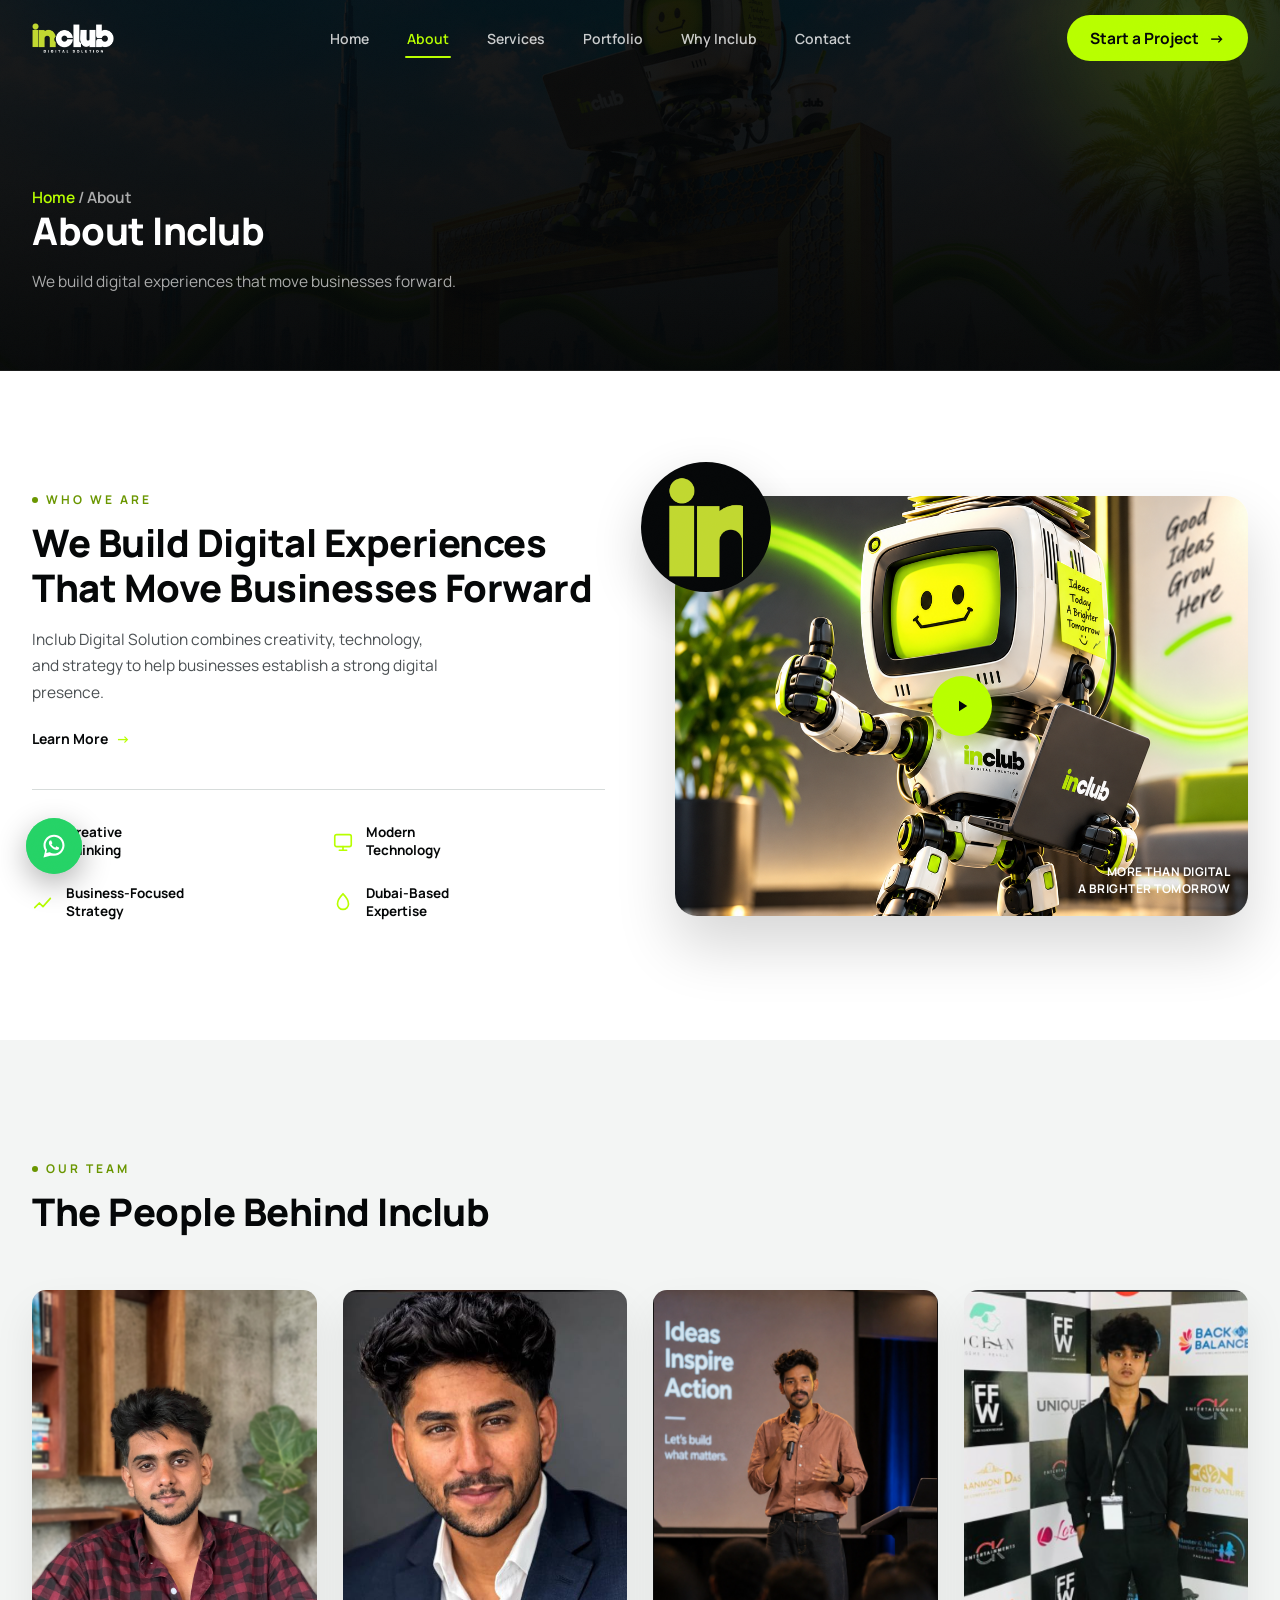
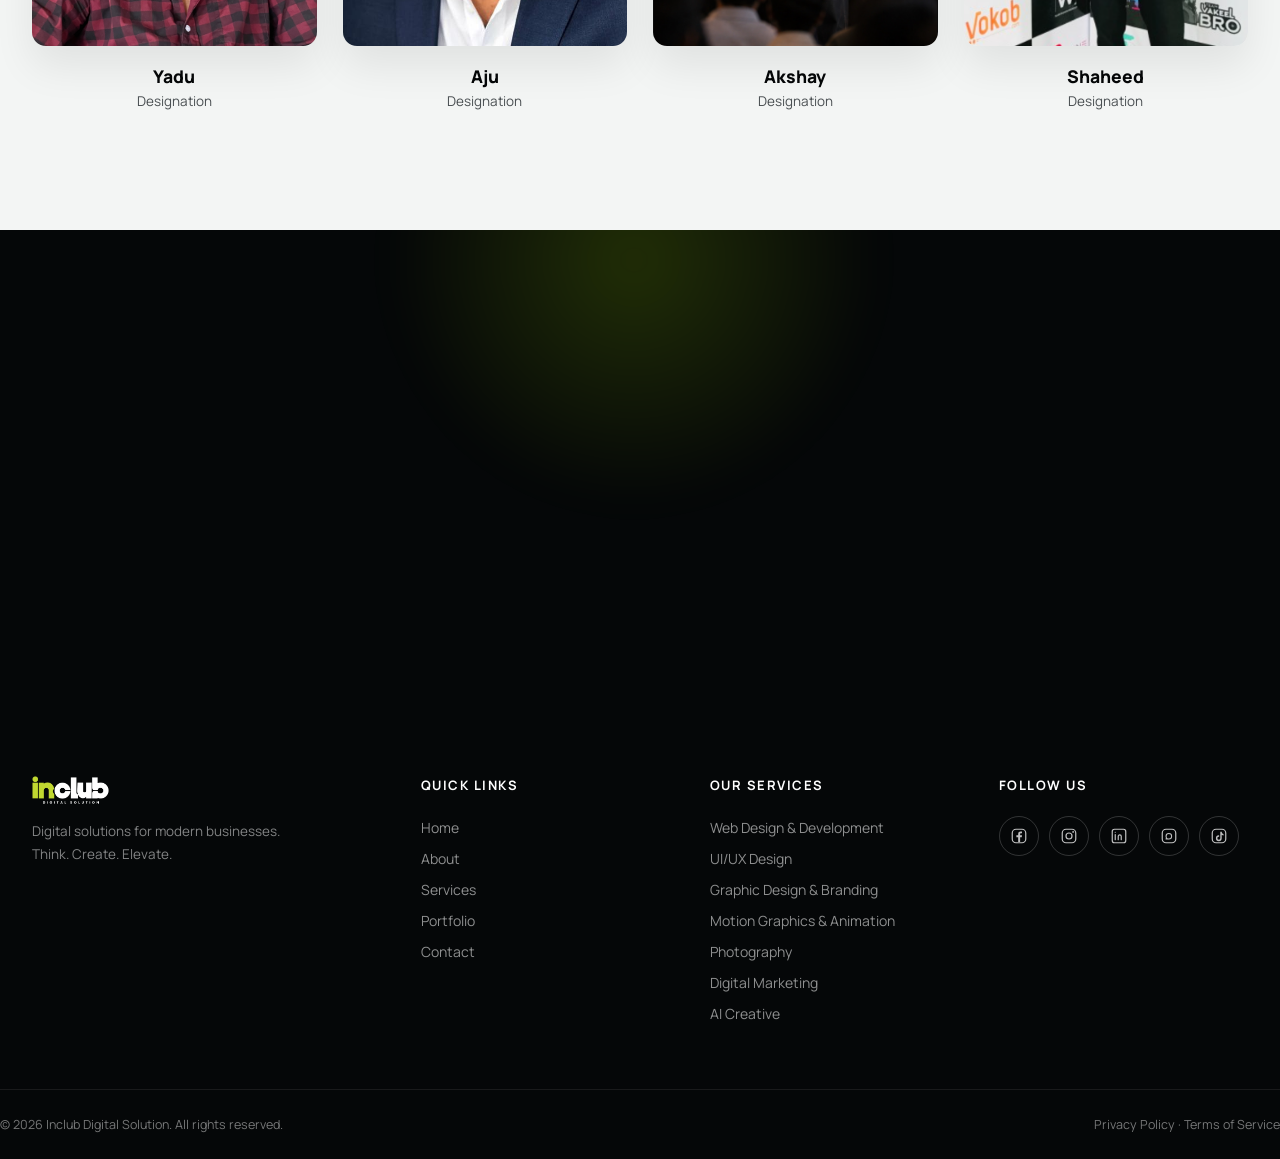
==== commit 1d369024: "Add Team section to About page with team photos and name placeholders Co-Authored-By: Claude Sonnet " ====
--- a/about.html
+++ b/about.html
@@ -116,6 +116,54 @@
   </div>
 </section>
 
+<!-- ===== TEAM ===== -->
+<section class="team">
+  <div class="container">
+    <div class="section-head reveal">
+      <p class="eyebrow eyebrow-dark">Our Team</p>
+      <h2 class="section-title">The People Behind Inclub</h2>
+    </div>
+
+    <div class="team-grid">
+      <div class="team-card reveal">
+        <div class="team-photo">
+          <img src="assets/team/yadu.jpg" alt="Yadu" style="object-position: center 15%;">
+        </div>
+        <h3 class="team-name">Yadu</h3>
+        <!-- TODO: add designation -->
+        <p class="team-role">Designation</p>
+      </div>
+
+      <div class="team-card reveal">
+        <div class="team-photo">
+          <img src="assets/team/aju.jpeg" alt="Aju" style="object-position: center 20%;">
+        </div>
+        <h3 class="team-name">Aju</h3>
+        <!-- TODO: add designation -->
+        <p class="team-role">Designation</p>
+      </div>
+
+      <div class="team-card reveal">
+        <div class="team-photo">
+          <img src="assets/team/akshay.png" alt="Akshay" style="object-position: center 10%;">
+        </div>
+        <h3 class="team-name">Akshay</h3>
+        <!-- TODO: add designation -->
+        <p class="team-role">Designation</p>
+      </div>
+
+      <div class="team-card reveal">
+        <div class="team-photo">
+          <img src="assets/team/shaheed.png" alt="Shaheed" style="object-position: center 8%;">
+        </div>
+        <h3 class="team-name">Shaheed</h3>
+        <!-- TODO: add designation -->
+        <p class="team-role">Designation</p>
+      </div>
+    </div>
+  </div>
+</section>
+
 <!-- ===== CTA ===== -->
 <section class="cta">
   <div class="container cta-inner reveal">
@@ -159,8 +207,7 @@
     <div class="footer-col">
       <h5>Follow Us</h5>
       <div class="footer-social">
-        <!-- TODO: replace with your real Facebook page URL -->
-        <a href="https://facebook.com" target="_blank" rel="noopener noreferrer" aria-label="Facebook" class="social-btn">
+        <a href="https://www.facebook.com/profile.php?id=61593820896204" target="_blank" rel="noopener noreferrer" aria-label="Facebook" class="social-btn">
           <svg width="18" height="18" viewBox="0 0 24 24" fill="none"><rect x="3" y="3" width="18" height="18" rx="5" stroke="currentColor" stroke-width="1.6"/><path d="M13.5 20v-6.5h2.2l.3-2.5h-2.5v-1.6c0-.7.3-1.2 1.2-1.2h1.3V6c-.2 0-1-.1-1.9-.1-1.9 0-3.2 1.1-3.2 3.3v1.8H8.5v2.5h2.4V20h2.6z" fill="currentColor"/></svg>
         </a>
         <a href="https://www.instagram.com/inclubdigitalsolution/" target="_blank" rel="noopener noreferrer" aria-label="Instagram" class="social-btn">
--- a/style.css
+++ b/style.css
@@ -471,6 +471,22 @@
 }
 
 /* ==========================================================================
+   TEAM
+   ========================================================================== */
+.team{ background: var(--gray-100); padding: 120px 0; }
+.team-grid{ display:grid; grid-template-columns: repeat(4, 1fr); gap: 26px; }
+.team-card{ text-align:center; }
+.team-photo{
+  position:relative; width:100%; aspect-ratio: 4/5; overflow:hidden;
+  border-radius: var(--radius-md); margin-bottom: 18px;
+  box-shadow: 0 20px 40px rgba(0,0,0,.08);
+}
+.team-photo img{ width:100%; height:100%; object-fit:cover; transition: transform .5s var(--ease); }
+.team-card:hover .team-photo img{ transform: scale(1.06); }
+.team-name{ font-size: 17.5px; font-weight: 800; margin: 0 0 4px; color: var(--black); }
+.team-role{ font-size: 13.5px; color: var(--gray-700); margin:0; }
+
+/* ==========================================================================
    SERVICES
    ========================================================================== */
 .services{ background: var(--black); padding: 120px 0; position:relative; overflow:hidden; }
@@ -836,6 +852,7 @@
   .services-grid{ grid-template-columns: repeat(2,1fr); }
   .service-card:nth-child(7):last-child{ grid-column: auto; }
   .why-grid{ grid-template-columns: repeat(2,1fr); }
+  .team-grid{ grid-template-columns: repeat(2,1fr); }
   .process-steps{ grid-template-columns: repeat(2,1fr); row-gap: 40px; }
   .process-line{ display:none; }
   .process-steps{ margin-top:0; }
@@ -872,6 +889,9 @@
   .about-mark{ width: 90px; height:90px; left: 4%; top: -10%; }
   .about-image img{ height: 280px; }
   .about-features{ grid-template-columns: 1fr 1fr; gap: 20px; }
+
+  .team{ padding: 80px 0; }
+  .team-grid{ gap: 18px; }
 
   .services{ padding: 80px 0; }
   .services-first{ padding-top: 128px; }
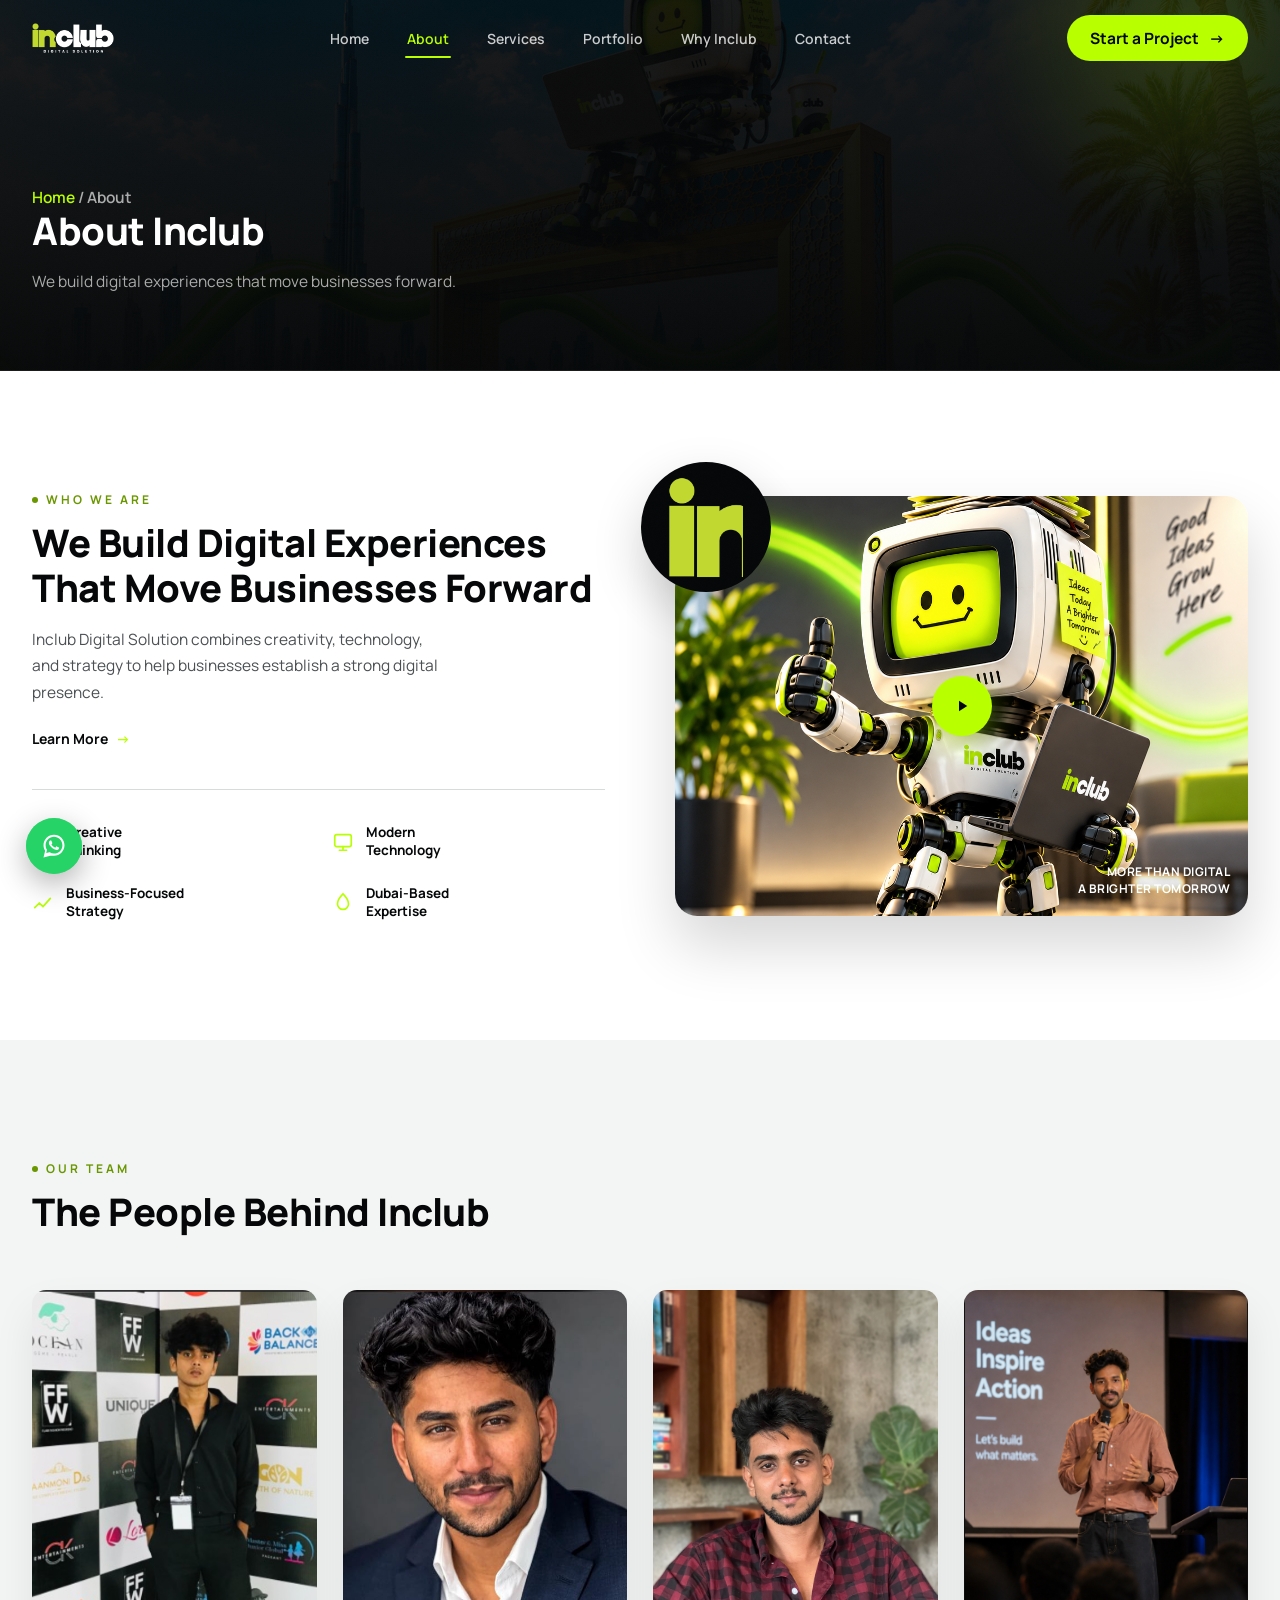
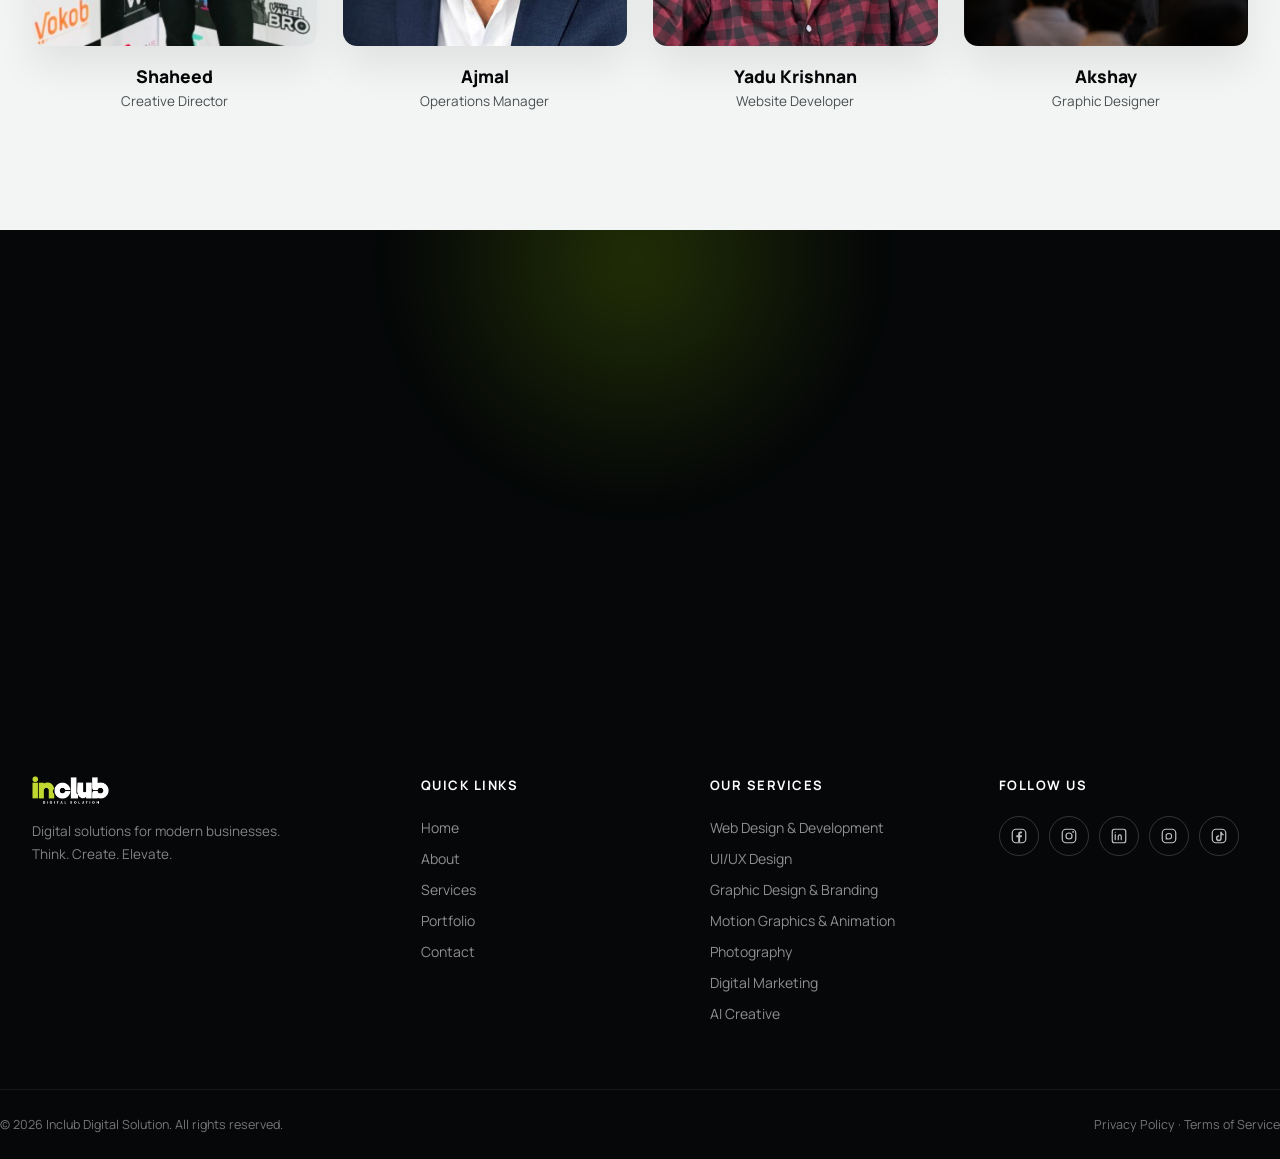
==== commit 92416c75: "Reorder About page team section: Shaheed, Ajmal, Yadu, Akshay Co-Authored-By: Claude Sonnet 5 <norep" ====
--- a/about.html
+++ b/about.html
@@ -127,20 +127,29 @@
     <div class="team-grid">
       <div class="team-card reveal">
         <div class="team-photo">
+          <img src="assets/team/shaheed.png" alt="Shaheed" style="object-position: center 8%;">
+        </div>
+        <h3 class="team-name">Shaheed</h3>
+        <!-- TODO: add designation -->
+        <p class="team-role">Creative Director</p>
+      </div>
+
+      <div class="team-card reveal">
+        <div class="team-photo">
+          <img src="assets/team/aju.jpeg" alt="Aju" style="object-position: center 20%;">
+        </div>
+        <h3 class="team-name">Ajmal </h3>
+        <!-- TODO: add designation -->
+        <p class="team-role">Operations Manager</p>
+      </div>
+
+      <div class="team-card reveal">
+        <div class="team-photo">
           <img src="assets/team/yadu.jpg" alt="Yadu" style="object-position: center 15%;">
         </div>
-        <h3 class="team-name">Yadu</h3>
-        <!-- TODO: add designation -->
-        <p class="team-role">Designation</p>
-      </div>
-
-      <div class="team-card reveal">
-        <div class="team-photo">
-          <img src="assets/team/aju.jpeg" alt="Aju" style="object-position: center 20%;">
-        </div>
-        <h3 class="team-name">Aju</h3>
-        <!-- TODO: add designation -->
-        <p class="team-role">Designation</p>
+        <h3 class="team-name">Yadu Krishnan</h3>
+        <!-- TODO: add designation -->
+        <p class="team-role">Website Developer</p>
       </div>
 
       <div class="team-card reveal">
@@ -149,16 +158,7 @@
         </div>
         <h3 class="team-name">Akshay</h3>
         <!-- TODO: add designation -->
-        <p class="team-role">Designation</p>
-      </div>
-
-      <div class="team-card reveal">
-        <div class="team-photo">
-          <img src="assets/team/shaheed.png" alt="Shaheed" style="object-position: center 8%;">
-        </div>
-        <h3 class="team-name">Shaheed</h3>
-        <!-- TODO: add designation -->
-        <p class="team-role">Designation</p>
+        <p class="team-role">Graphic Designer</p>
       </div>
     </div>
   </div>
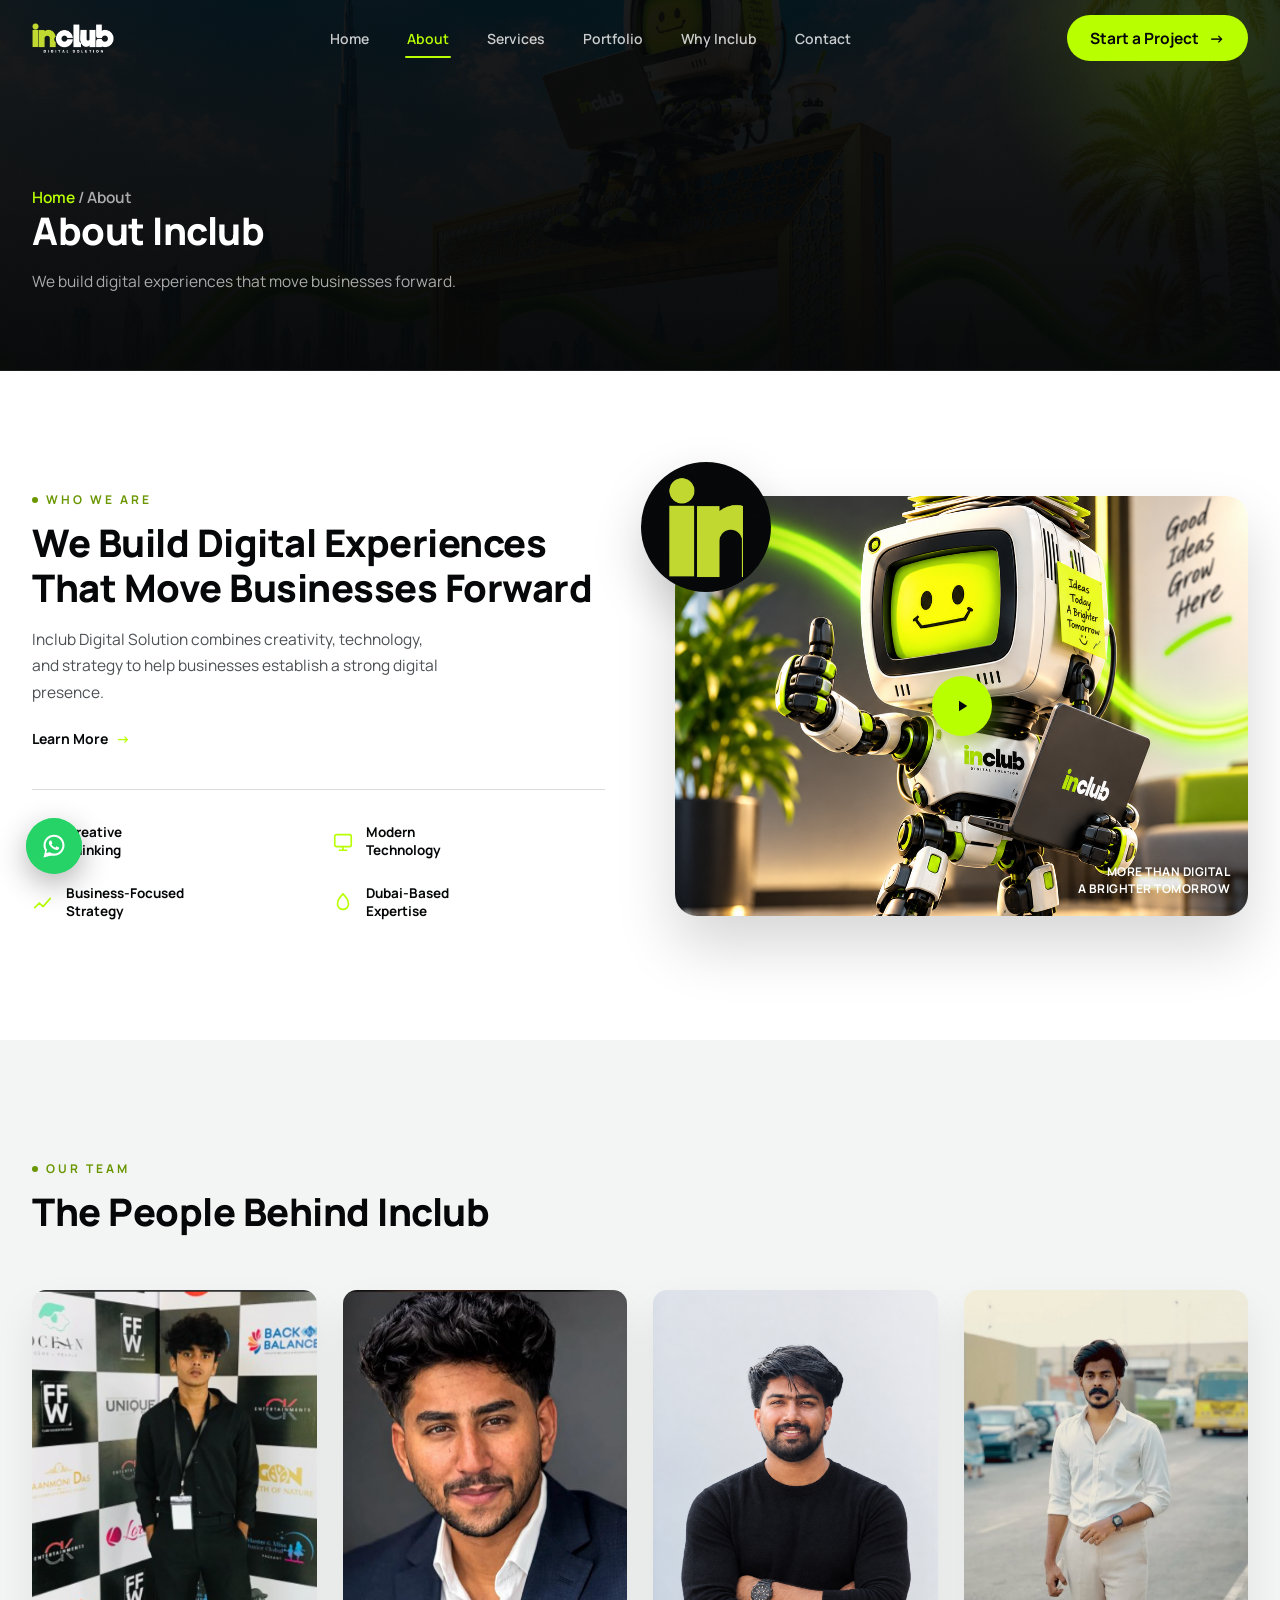
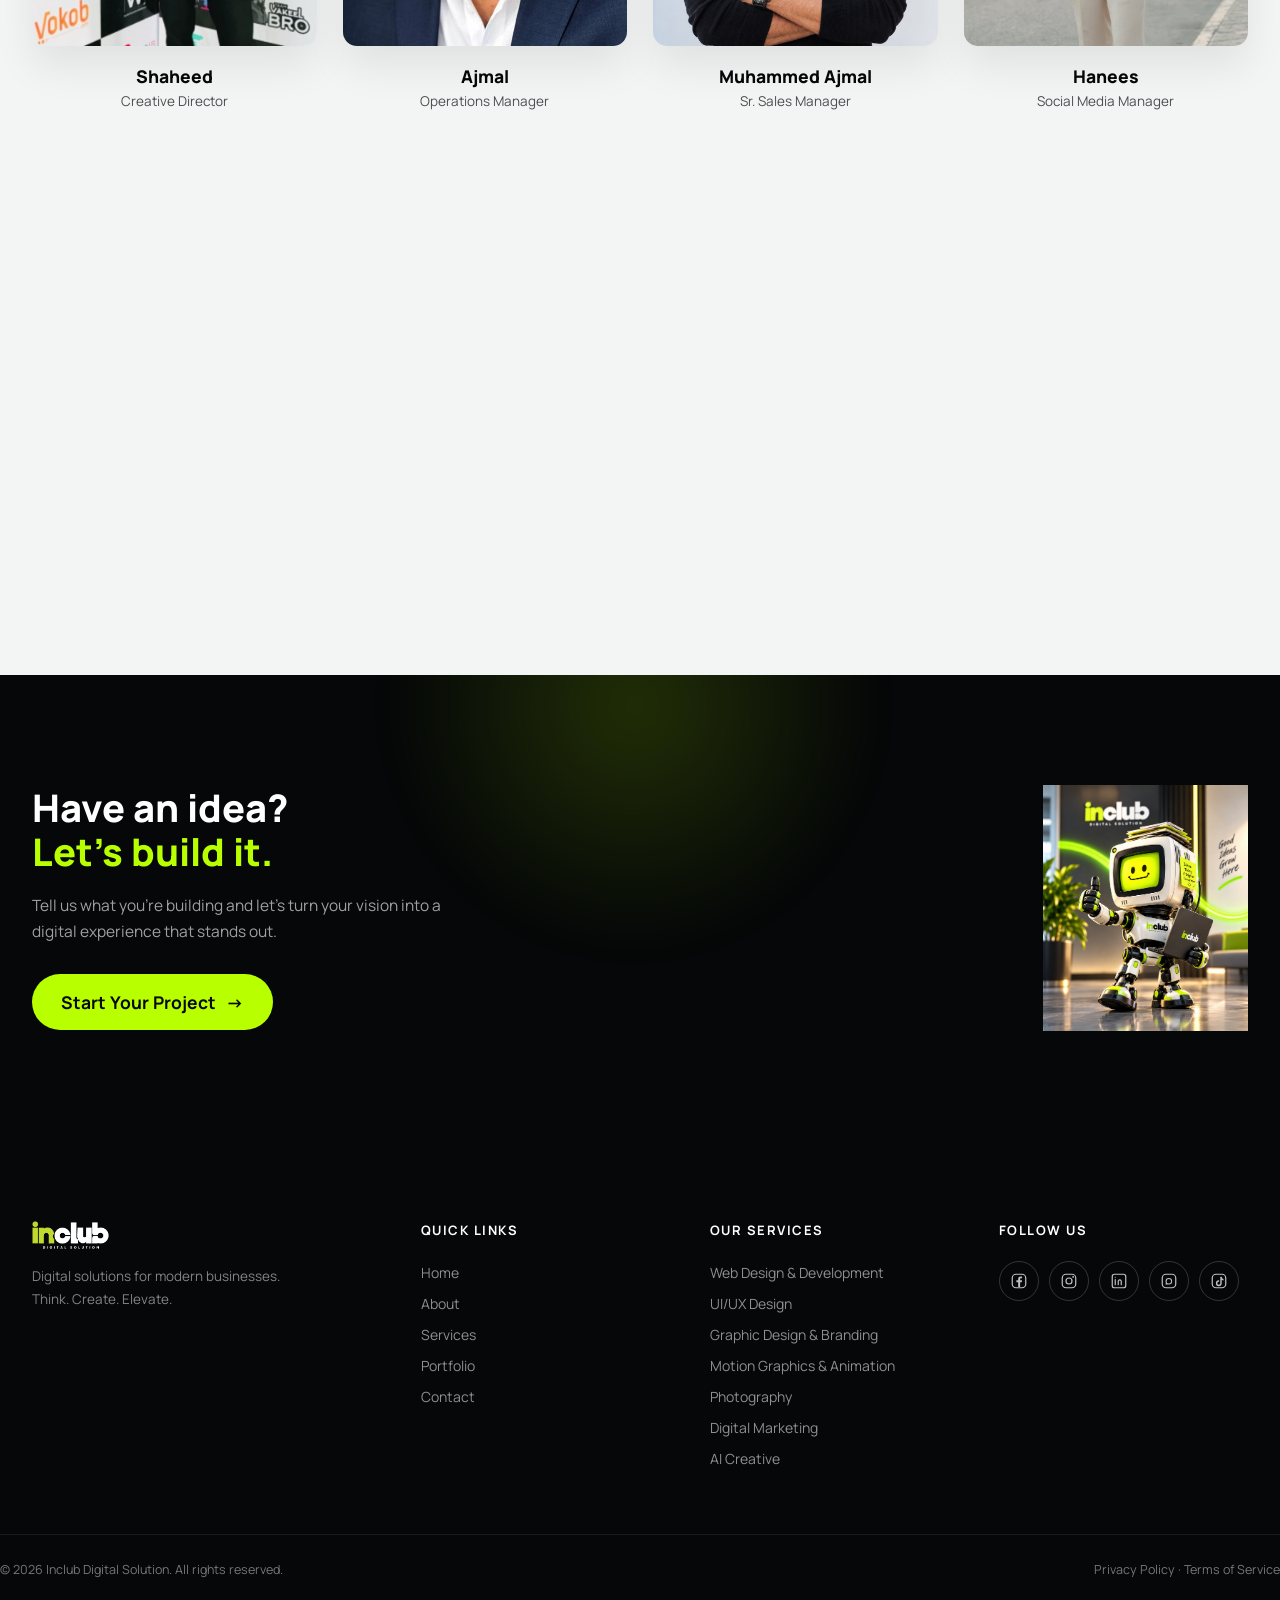
==== commit a230bf9d: "Add two more team members and center incomplete last row of team grid Switch team grid from CSS Grid" ====
--- a/about.html
+++ b/about.html
@@ -145,6 +145,24 @@
 
       <div class="team-card reveal">
         <div class="team-photo">
+          <img src="assets/team/m.ajmal.png" alt="Ajmal" style="object-position: center 20%;">
+        </div>
+        <h3 class="team-name">Muhammed Ajmal </h3>
+        <!-- TODO: add designation -->
+        <p class="team-role">Sr. Sales Manager</p>
+      </div>
+
+      <div class="team-card reveal">
+        <div class="team-photo">
+          <img src="assets/team/hanees.jpeg" alt="Hanees" style="object-position: center 20%;">
+        </div>
+        <h3 class="team-name">Hanees</h3>
+        <!-- TODO: add designation -->
+        <p class="team-role">Social Media Manager</p>
+      </div>
+
+      <div class="team-card reveal">
+        <div class="team-photo">
           <img src="assets/team/yadu.jpg" alt="Yadu" style="object-position: center 15%;">
         </div>
         <h3 class="team-name">Yadu Krishnan</h3>
--- a/style.css
+++ b/style.css
@@ -474,8 +474,8 @@
    TEAM
    ========================================================================== */
 .team{ background: var(--gray-100); padding: 120px 0; }
-.team-grid{ display:grid; grid-template-columns: repeat(4, 1fr); gap: 26px; }
-.team-card{ text-align:center; }
+.team-grid{ display:flex; flex-wrap:wrap; justify-content:center; gap: 26px; }
+.team-card{ text-align:center; flex: 0 0 calc((100% - 78px)/4); max-width: calc((100% - 78px)/4); }
 .team-photo{
   position:relative; width:100%; aspect-ratio: 4/5; overflow:hidden;
   border-radius: var(--radius-md); margin-bottom: 18px;
@@ -852,7 +852,7 @@
   .services-grid{ grid-template-columns: repeat(2,1fr); }
   .service-card:nth-child(7):last-child{ grid-column: auto; }
   .why-grid{ grid-template-columns: repeat(2,1fr); }
-  .team-grid{ grid-template-columns: repeat(2,1fr); }
+  .team-card{ flex-basis: calc((100% - 26px)/2); max-width: calc((100% - 26px)/2); }
   .process-steps{ grid-template-columns: repeat(2,1fr); row-gap: 40px; }
   .process-line{ display:none; }
   .process-steps{ margin-top:0; }
@@ -892,6 +892,7 @@
 
   .team{ padding: 80px 0; }
   .team-grid{ gap: 18px; }
+  .team-card{ flex-basis: calc((100% - 18px)/2); max-width: calc((100% - 18px)/2); }
 
   .services{ padding: 80px 0; }
   .services-first{ padding-top: 128px; }
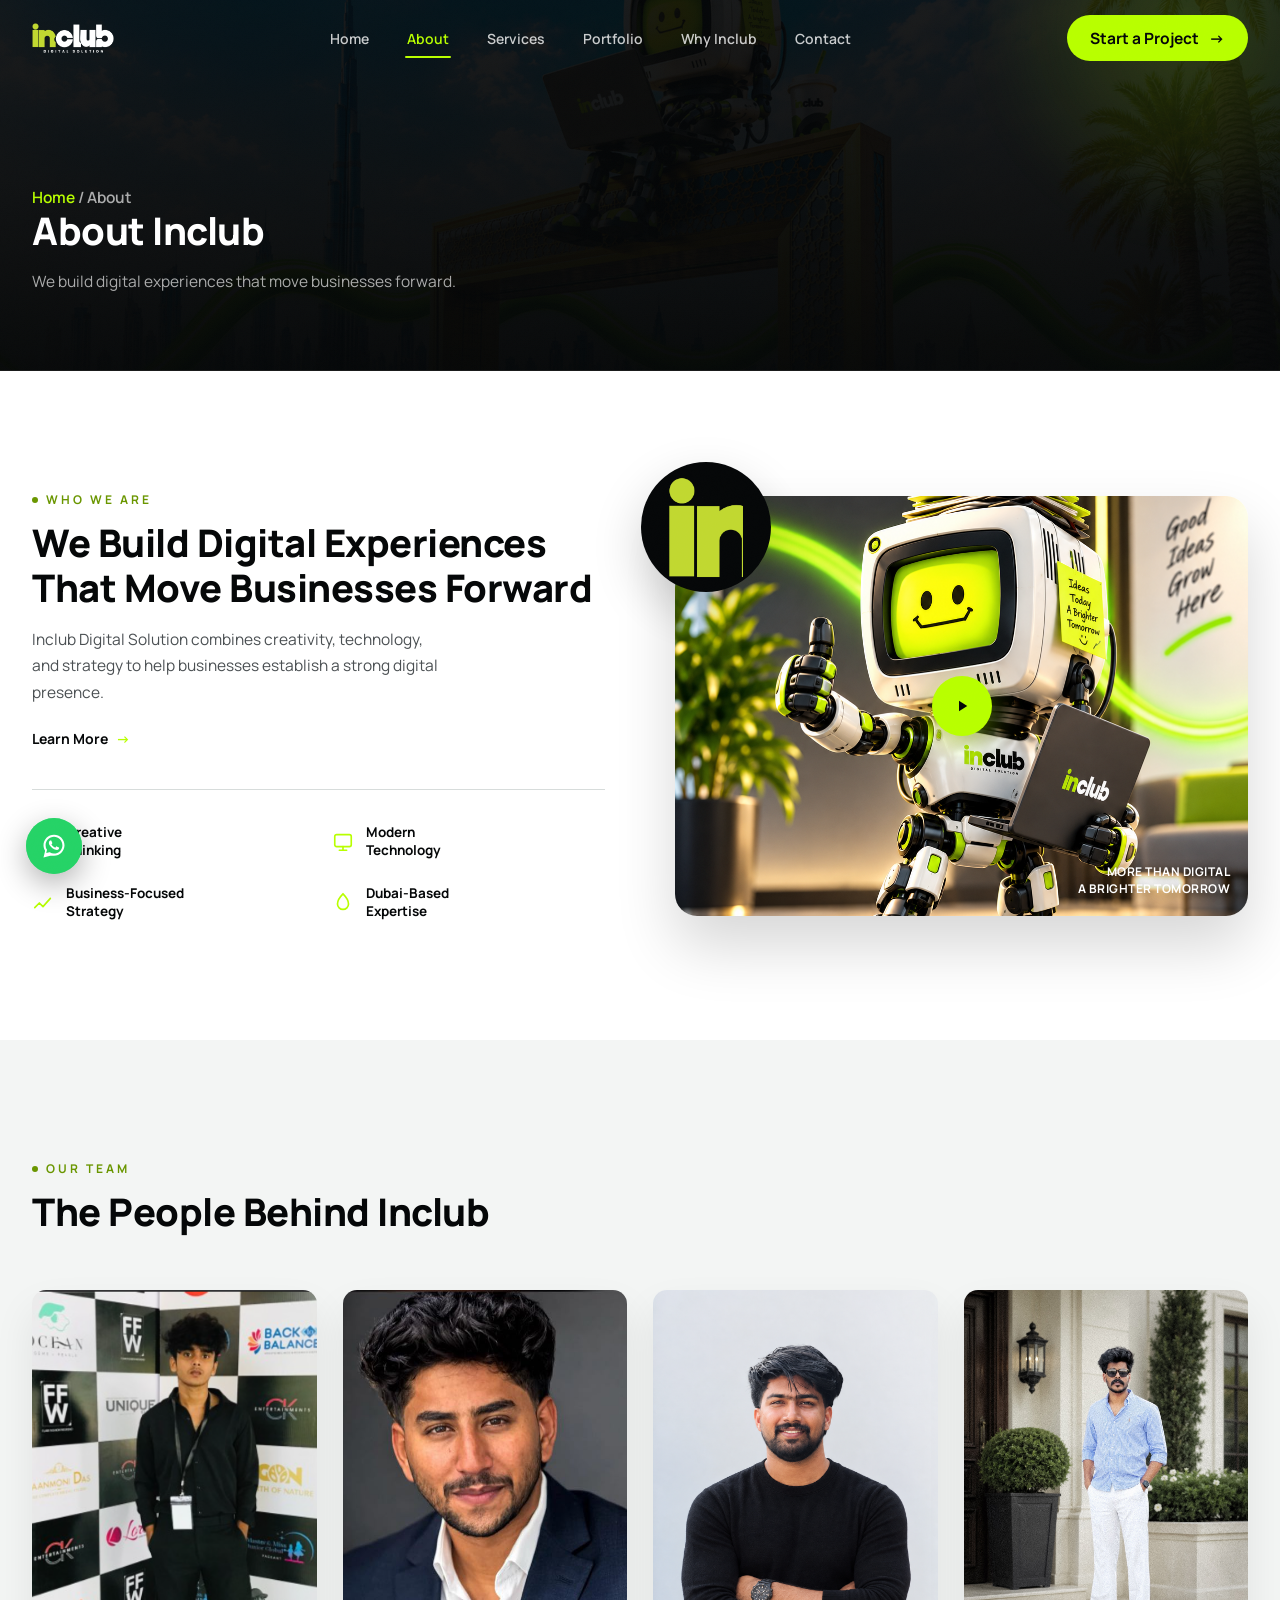
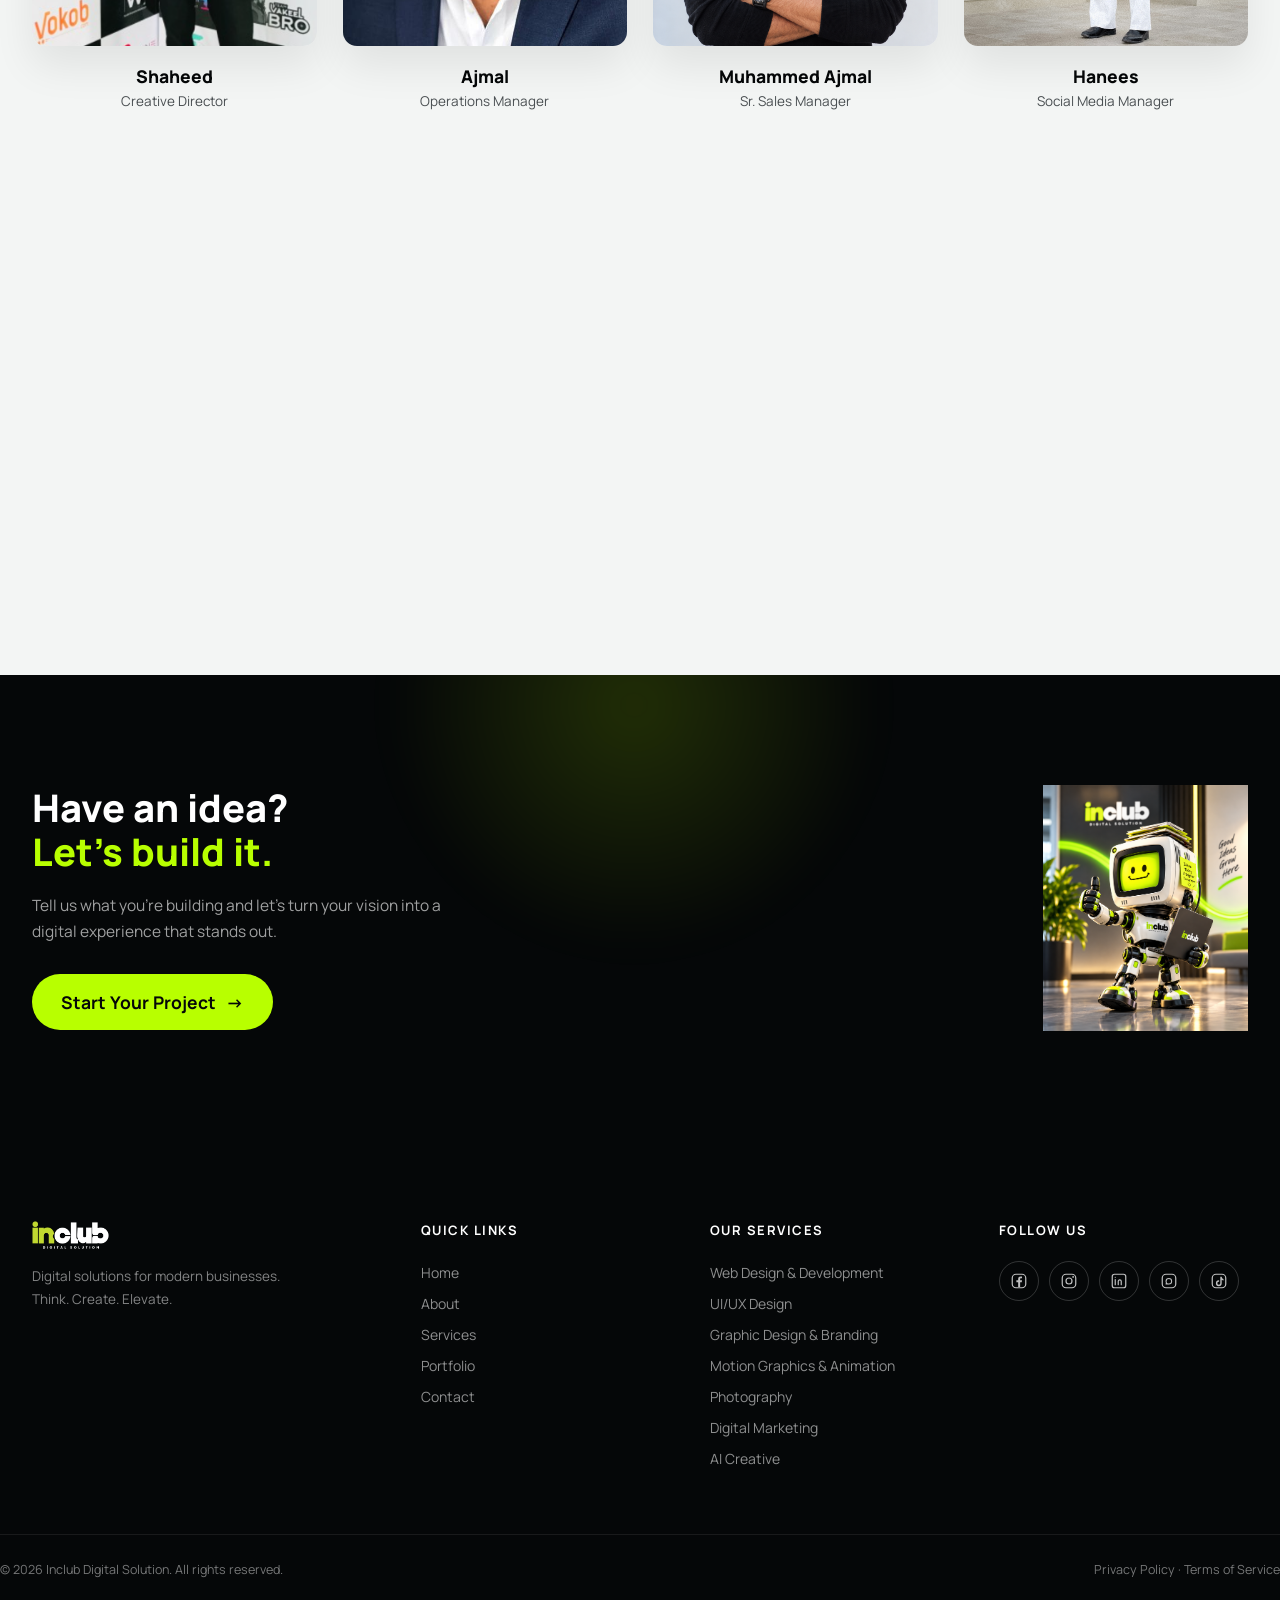
==== commit bab5ecd1: "Add Sreerag K to About page team section and update Hanees photo Co-Authored-By: Claude Sonnet 5 <no" ====
--- a/about.html
+++ b/about.html
@@ -161,6 +161,15 @@
         <p class="team-role">Social Media Manager</p>
       </div>
 
+       <div class="team-card reveal">
+        <div class="team-photo">
+          <img src="assets/team/sreerag.png" alt="Sreerag" style="object-position: center 20%;">
+        </div>
+        <h3 class="team-name">Sreerag K</h3>
+        <!-- TODO: add designation -->
+        <p class="team-role">Photography Head</p>
+      </div>
+
       <div class="team-card reveal">
         <div class="team-photo">
           <img src="assets/team/yadu.jpg" alt="Yadu" style="object-position: center 15%;">
--- a/style.css
+++ b/style.css
@@ -284,9 +284,14 @@
   background: var(--black);
 }
 .hero-bg{
-  position:absolute; inset:0;
+  position:absolute; inset:0; overflow:hidden;
   background-size: cover; background-position: 5% 32%;
   z-index: 0;
+}
+.hero-bg-video{
+  position:absolute; inset:0;
+  width:100%; height:100%;
+  object-fit: cover; object-position: 5% 32%;
 }
 .hero-bg::after{
   content:''; position:absolute; inset:0;
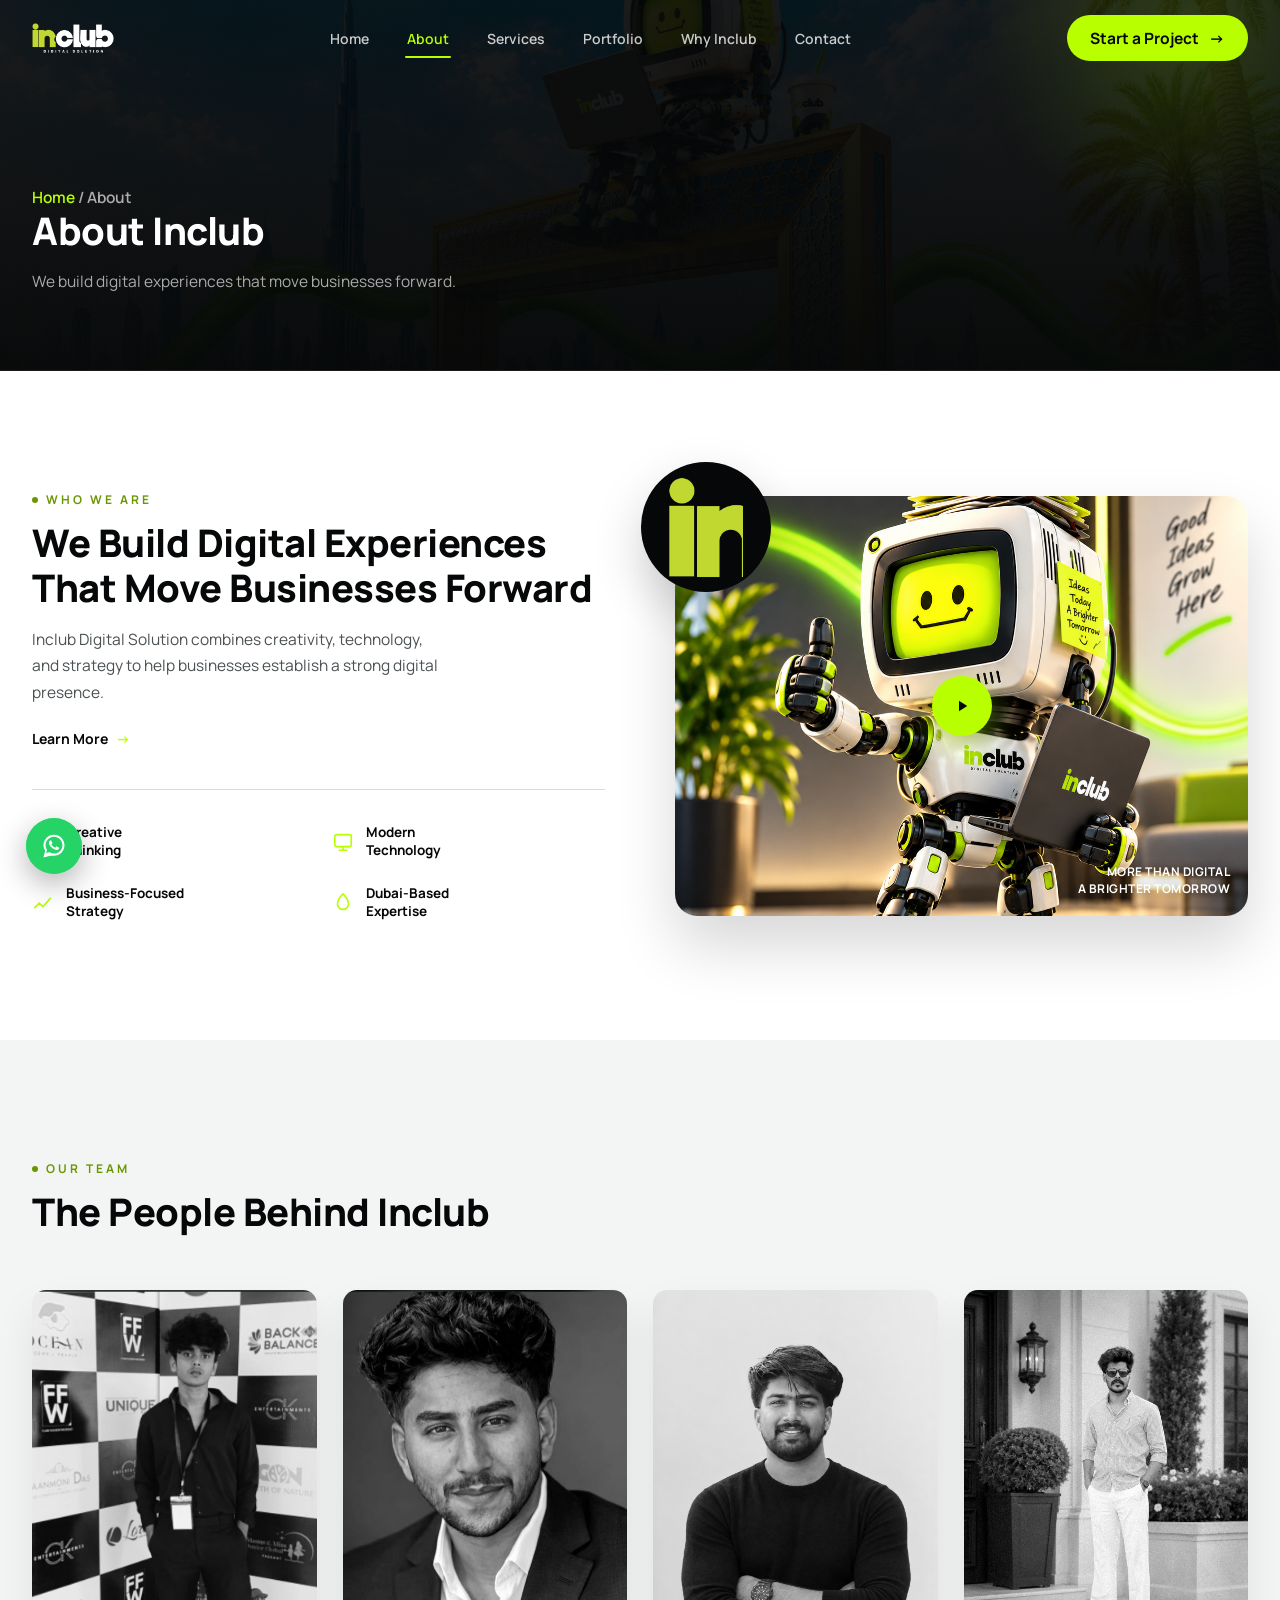
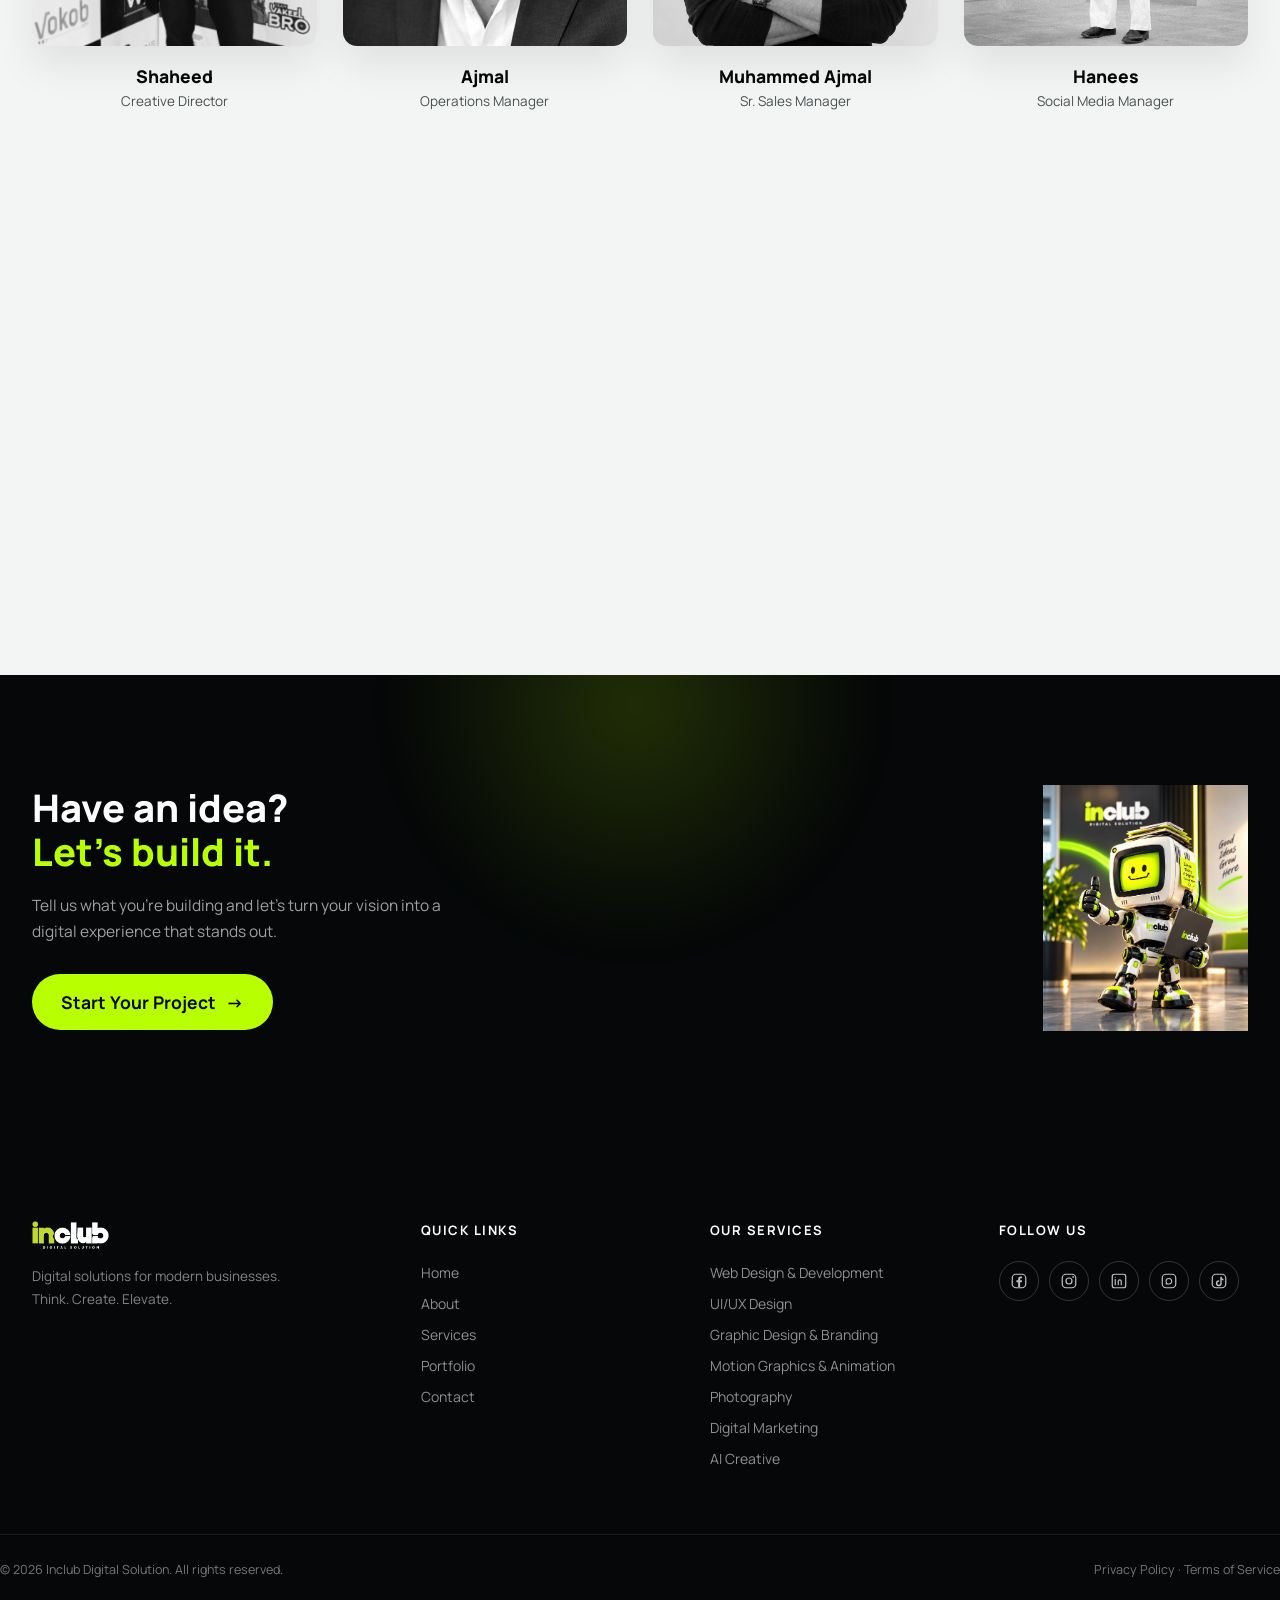
==== commit 5ce6b9c6: "Strip all comments from HTML, CSS, and JS before repo migration Removed every HTML comment, CSS bloc" ====
--- a/about.html
+++ b/about.html
@@ -20,13 +20,11 @@
   <svg width="18" height="18" viewBox="0 0 24 24" fill="none"><path d="M12 19V5M12 5L5 12M12 5L19 12" stroke="currentColor" stroke-width="2" stroke-linecap="round" stroke-linejoin="round"/></svg>
 </div>
 
-<!-- TODO: replace with your real WhatsApp business number -->
-<a href="https://wa.me/971501234567" target="_blank" rel="noopener noreferrer" class="whatsapp-float" aria-label="Chat on WhatsApp">
+<a href="https://wa.me/971547295871" target="_blank" rel="noopener noreferrer" class="whatsapp-float" aria-label="Chat on WhatsApp">
   <span class="whatsapp-tooltip">Chat with us</span>
   <svg viewBox="0 0 32 32" fill="currentColor"><path d="M16.001 3C9.373 3 4 8.373 4 15c0 2.379.694 4.596 1.885 6.463L4 29l7.717-1.859A11.93 11.93 0 0016.001 27C22.628 27 28 21.627 28 15S22.628 3 16.001 3zm.001 21.6a9.56 9.56 0 01-4.868-1.334l-.349-.207-3.65.879.89-3.556-.228-.365A9.553 9.553 0 016.4 15c0-5.294 4.307-9.6 9.601-9.6 5.293 0 9.6 4.306 9.6 9.6 0 5.294-4.307 9.6-9.6 9.6zm5.264-7.19c-.288-.144-1.706-.842-1.97-.938-.264-.096-.456-.144-.648.144-.192.288-.744.938-.912 1.13-.168.192-.336.216-.624.072-.288-.144-1.216-.448-2.316-1.428-.856-.763-1.434-1.706-1.602-1.994-.168-.288-.018-.444.126-.588.13-.129.288-.336.432-.504.144-.168.192-.288.288-.48.096-.192.048-.36-.024-.504-.072-.144-.648-1.562-.888-2.14-.234-.562-.472-.486-.648-.495l-.552-.01c-.192 0-.504.072-.768.36-.264.288-1.008.984-1.008 2.4 0 1.416 1.032 2.784 1.176 2.976.144.192 2.03 3.1 4.92 4.347.687.297 1.223.474 1.641.606.689.219 1.316.188 1.812.114.553-.083 1.706-.697 1.947-1.37.24-.672.24-1.248.168-1.37-.072-.12-.264-.192-.552-.336z"/></svg>
 </a>
 
-<!-- ===== HEADER ===== -->
 <header class="header" id="header">
   <div class="container header-inner">
     <a href="index.html" class="logo"><img src="assets/logo.png" alt="Inclub Digital Solution"></a>
@@ -61,7 +59,6 @@
   </div>
 
 
-<!-- ===== PAGE BANNER ===== -->
 <section class="page-banner">
   <div class="page-banner-bg" style="background-image:url('assets/banner.png')"></div>
   <div class="page-banner-overlay"></div>
@@ -72,7 +69,6 @@
   </div>
 </section>
 
-<!-- ===== ABOUT ===== -->
 <section class="about">
   <div class="container about-grid">
     <div class="about-copy reveal">
@@ -116,7 +112,6 @@
   </div>
 </section>
 
-<!-- ===== TEAM ===== -->
 <section class="team">
   <div class="container">
     <div class="section-head reveal">
@@ -130,7 +125,6 @@
           <img src="assets/team/shaheed.png" alt="Shaheed" style="object-position: center 8%;">
         </div>
         <h3 class="team-name">Shaheed</h3>
-        <!-- TODO: add designation -->
         <p class="team-role">Creative Director</p>
       </div>
 
@@ -139,7 +133,6 @@
           <img src="assets/team/aju.jpeg" alt="Aju" style="object-position: center 20%;">
         </div>
         <h3 class="team-name">Ajmal </h3>
-        <!-- TODO: add designation -->
         <p class="team-role">Operations Manager</p>
       </div>
 
@@ -148,7 +141,6 @@
           <img src="assets/team/m.ajmal.png" alt="Ajmal" style="object-position: center 20%;">
         </div>
         <h3 class="team-name">Muhammed Ajmal </h3>
-        <!-- TODO: add designation -->
         <p class="team-role">Sr. Sales Manager</p>
       </div>
 
@@ -157,7 +149,6 @@
           <img src="assets/team/hanees.jpeg" alt="Hanees" style="object-position: center 20%;">
         </div>
         <h3 class="team-name">Hanees</h3>
-        <!-- TODO: add designation -->
         <p class="team-role">Social Media Manager</p>
       </div>
 
@@ -166,7 +157,6 @@
           <img src="assets/team/sreerag.png" alt="Sreerag" style="object-position: center 20%;">
         </div>
         <h3 class="team-name">Sreerag K</h3>
-        <!-- TODO: add designation -->
         <p class="team-role">Photography Head</p>
       </div>
 
@@ -175,7 +165,6 @@
           <img src="assets/team/yadu.jpg" alt="Yadu" style="object-position: center 15%;">
         </div>
         <h3 class="team-name">Yadu Krishnan</h3>
-        <!-- TODO: add designation -->
         <p class="team-role">Website Developer</p>
       </div>
 
@@ -184,14 +173,12 @@
           <img src="assets/team/akshay.png" alt="Akshay" style="object-position: center 10%;">
         </div>
         <h3 class="team-name">Akshay</h3>
-        <!-- TODO: add designation -->
         <p class="team-role">Graphic Designer</p>
       </div>
     </div>
   </div>
 </section>
 
-<!-- ===== CTA ===== -->
 <section class="cta">
   <div class="container cta-inner reveal">
     <div class="cta-copy">
@@ -203,7 +190,6 @@
   </div>
 </section>
 
-<!-- ===== FOOTER ===== -->
 <footer class="footer">
   <div class="container footer-grid">
     <div class="footer-brand">
@@ -243,7 +229,7 @@
         <a href="https://www.linkedin.com/company/inclubdigitalsolution/" target="_blank" rel="noopener noreferrer" aria-label="LinkedIn" class="social-btn">
           <svg width="18" height="18" viewBox="0 0 24 24" fill="none"><rect x="3" y="3" width="18" height="18" rx="3" stroke="currentColor" stroke-width="1.6"/><path d="M7 10v7M7 7v.01M11 17v-4.5a2 2 0 014-.2M15 17v-4.7" stroke="currentColor" stroke-width="1.6" stroke-linecap="round"/></svg>
         </a>
-        <a href="https://wa.me/971501234567" target="_blank" rel="noopener noreferrer" aria-label="WhatsApp" class="social-btn">
+        <a href="https://wa.me/971547295871" target="_blank" rel="noopener noreferrer" aria-label="WhatsApp" class="social-btn">
           <svg width="18" height="18" viewBox="0 0 24 24" fill="none"><rect x="3" y="3" width="18" height="18" rx="5" stroke="currentColor" stroke-width="1.6"/><path d="M15.5 12.3c0 2-1.7 3.7-3.7 3.7-.6 0-1.2-.1-1.7-.4l-2 .5.5-1.9a3.6 3.6 0 01-.5-1.9c0-2 1.7-3.7 3.7-3.7s3.7 1.7 3.7 3.7z" stroke="currentColor" stroke-width="1.4" stroke-linejoin="round"/></svg>
         </a>
         <a href="https://www.tiktok.com/@inclubdigitalsolution" target="_blank" rel="noopener noreferrer" aria-label="TikTok" class="social-btn">
--- a/style.css
+++ b/style.css
@@ -1,7 +1,3 @@
-/* ==========================================================================
-   Inclub Digital Solution — stylesheet
-   ========================================================================== */
-
 :root{
   --black: #050708;
   --black-soft: #0d1418;
@@ -54,7 +50,6 @@
   background-image: url("data:image/svg+xml,%3Csvg xmlns='http://www.w3.org/2000/svg' width='120' height='120'%3E%3Cfilter id='n'%3E%3CfeTurbulence type='fractalNoise' baseFrequency='0.9' numOctaves='2' stitchTiles='stitch'/%3E%3C/filter%3E%3Crect width='100%25' height='100%25' filter='url(%23n)'/%3E%3C/svg%3E");
 }
 
-/* ---------- custom cursor (desktop, fine pointer only) ---------- */
 .cursor-dot, .cursor-ring{
   position: fixed; top:0; left:0; z-index: 9998;
   pointer-events:none;
@@ -78,7 +73,6 @@
   .cursor-dot, .cursor-ring{ display:none; }
 }
 
-/* ---------- reveal / scroll animation ---------- */
 .reveal{
   opacity: 0;
   transform: translateY(28px) scale(.98);
@@ -87,14 +81,12 @@
 }
 .reveal.in-view{ opacity: 1; transform: translateY(0) scale(1); filter: blur(0); }
 
-/* ---------- glow orbs (ambient background accents on dark sections) ---------- */
 .glow-orb{
   content:''; position:absolute; border-radius:50%;
   filter: blur(90px); pointer-events:none; z-index:0;
   opacity: .55;
 }
 
-/* ---------- eyebrow / titles ---------- */
 .eyebrow{
   display:flex; align-items:center; gap:8px;
   font-size: 12px;
@@ -162,7 +154,6 @@
 .services .link-arrow,
 .process .link-arrow{ color: var(--white); }
 
-/* ---------- buttons ---------- */
 .btn{
   display: inline-flex;
   align-items: center;
@@ -196,9 +187,6 @@
 .btn-sm{ padding: 11px 22px; font-size: 15.5px; }
 .btn-block{ width: 100%; justify-content: center; margin-top: 6px; }
 
-/* ==========================================================================
-   HEADER
-   ========================================================================== */
 .header{
   position: fixed; top:0; left:0; right:0; z-index: 500;
   background: transparent;
@@ -273,9 +261,6 @@
 }
 .mobile-nav a.active{ color: var(--lime); }
 
-/* ==========================================================================
-   HERO
-   ========================================================================== */
 .hero{
   position: relative;
   min-height: 100vh;
@@ -351,9 +336,6 @@
 .stat-num-static{ font-size: 30px; font-weight: 800; color: var(--white); }
 .stat-label{ font-size: 12px; color: rgba(255,255,255,.55); margin-top: 4px; letter-spacing:.3px; }
 
-/* ==========================================================================
-   PAGE BANNER (subpage mini-hero)
-   ========================================================================== */
 .page-banner{
   position: relative; overflow:hidden;
   padding: 168px 0 76px;
@@ -394,9 +376,6 @@
   .page-banner{ padding: 128px 0 56px; }
 }
 
-/* ==========================================================================
-   MARQUEE
-   ========================================================================== */
 .marquee{
   background: var(--black-soft);
   border-top: 1px solid rgba(255,255,255,.08);
@@ -418,9 +397,6 @@
 .marquee-item span{ color: var(--lime); font-size: 8px; }
 @keyframes marqueeScroll{ to{ transform: translateX(-50%); } }
 
-/* ==========================================================================
-   ABOUT
-   ========================================================================== */
 .about{ background: var(--white); padding: 120px 0; }
 .about-grid{
   display:grid; grid-template-columns: 1fr 1fr; gap: 70px; align-items:center;
@@ -475,9 +451,6 @@
   text-shadow: 0 2px 10px rgba(0,0,0,.6);
 }
 
-/* ==========================================================================
-   TEAM
-   ========================================================================== */
 .team{ background: var(--gray-100); padding: 120px 0; }
 .team-grid{ display:flex; flex-wrap:wrap; justify-content:center; gap: 26px; }
 .team-card{ text-align:center; flex: 0 0 calc((100% - 78px)/4); max-width: calc((100% - 78px)/4); }
@@ -486,14 +459,11 @@
   border-radius: var(--radius-md); margin-bottom: 18px;
   box-shadow: 0 20px 40px rgba(0,0,0,.08);
 }
-.team-photo img{ width:100%; height:100%; object-fit:cover; transition: transform .5s var(--ease); }
-.team-card:hover .team-photo img{ transform: scale(1.06); }
+.team-photo img{ width:100%; height:100%; object-fit:cover; filter: grayscale(1); transition: transform .5s var(--ease), filter .5s var(--ease); }
+.team-card:hover .team-photo img{ transform: scale(1.06); filter: grayscale(0); }
 .team-name{ font-size: 17.5px; font-weight: 800; margin: 0 0 4px; color: var(--black); }
 .team-role{ font-size: 13.5px; color: var(--gray-700); margin:0; }
 
-/* ==========================================================================
-   SERVICES
-   ========================================================================== */
 .services{ background: var(--black); padding: 120px 0; position:relative; overflow:hidden; }
 .services-first{ padding-top: 168px; }
 .services::before{
@@ -563,9 +533,6 @@
 .service-card p{ position:relative; z-index:1; font-size: 15.5px; line-height: 1.65; color: rgba(255,255,255,.6); margin: 0 0 22px; }
 .service-card .link-arrow{ position:relative; z-index:1; }
 
-/* ==========================================================================
-   WHY INCLUB
-   ========================================================================== */
 .why{ background: var(--gray-100); padding: 120px 0; }
 .why-grid{ display:grid; grid-template-columns: repeat(3, 1fr); gap: 26px; }
 .why-item{
@@ -583,9 +550,6 @@
 }
 .why-item h4{ margin:0; font-size: 19px; font-weight: 800; }
 
-/* ==========================================================================
-   PROCESS
-   ========================================================================== */
 .process{ background: var(--black); padding: 120px 0 130px; position:relative; overflow:hidden; }
 .process::before{
   content:''; position:absolute; width:480px; height:480px; border-radius:50%;
@@ -616,9 +580,6 @@
 .process-step h4{ color: var(--white); font-size: 19px; font-weight:800; margin: 0 0 8px; }
 .process-step p{ color: rgba(255,255,255,.55); font-size: 15.5px; line-height: 1.6; margin:0; max-width: 24ch; }
 
-/* ==========================================================================
-   PORTFOLIO
-   ========================================================================== */
 .portfolio{ background: var(--white); padding: 120px 0; }
 .filters{ display:flex; flex-wrap:wrap; gap: 10px; margin-bottom: 44px; }
 .filter-btn{
@@ -632,13 +593,17 @@
 .portfolio-grid{
   display:grid; grid-template-columns: repeat(2, 1fr); gap: 20px;
 }
-.portfolio-featured{ grid-column: 1 / -1; aspect-ratio: 21/9; }
+.portfolio-featured{ grid-column: 1 / -1; aspect-ratio: 3/1; max-height: 420px; }
 .portfolio-item{
-  position:relative; overflow:hidden;
+  display:block; position:relative; overflow:hidden;
   aspect-ratio: 4/3; cursor:pointer;
   background: var(--black);
-  transition: opacity .3s var(--ease);
-}
+  border: 1px solid var(--gray-300);
+  box-shadow: 0 20px 40px rgba(0,0,0,.08);
+  transition: opacity .3s var(--ease), box-shadow .3s var(--ease);
+}
+.portfolio-item:hover{ box-shadow: 0 24px 48px rgba(0,0,0,.14); }
+.portfolio-item .play-btn{ pointer-events:none; z-index:1; }
 .portfolio-item.hidden{ display:none; }
 .portfolio-item img{
   width:100%; height:100%; object-fit: cover;
@@ -678,9 +643,6 @@
 
 .view-all-wrap{ text-align:center; margin-top: 46px; }
 
-/* ==========================================================================
-   VISION
-   ========================================================================== */
 .vision{
   position: relative; min-height: 78vh; display:flex; align-items:center;
   overflow:hidden;
@@ -704,9 +666,6 @@
 .vision-title span{ display:block; }
 .vision-text{ color: rgba(255,255,255,.78); font-size:15.5px; max-width: 48ch; line-height:1.7; }
 
-/* ==========================================================================
-   CTA
-   ========================================================================== */
 .cta{ background: var(--black); padding: 110px 0; overflow:hidden; position:relative; }
 .cta::before{
   content:''; position:absolute; width:500px; height:500px; border-radius:50%;
@@ -724,9 +683,6 @@
 .cta-copy p{ color: rgba(255,255,255,.62); font-size: 15.5px; max-width: 46ch; margin: 0 0 30px; line-height:1.7; }
 .cta-robot{ width: clamp(150px, 16vw, 220px); flex-shrink:0; animation: floatRobot 5s ease-in-out infinite; }
 
-/* ==========================================================================
-   CONTACT
-   ========================================================================== */
 .contact{ background: var(--white); padding: 120px 0; }
 .contact-grid{ display:grid; grid-template-columns: .8fr 1.2fr; gap: 70px; }
 
@@ -765,9 +721,6 @@
 }
 .form-success.show{ display:block; }
 
-/* ==========================================================================
-   FOOTER
-   ========================================================================== */
 .footer{ background: var(--black); padding: 80px 0 0; }
 .footer-grid{
   display:grid; grid-template-columns: 1.4fr 1fr 1fr 1fr; gap: 40px;
@@ -797,9 +750,6 @@
 .footer-legal a{ color: rgba(255,255,255,.45); }
 .footer-legal a:hover{ color: var(--lime); }
 
-/* ==========================================================================
-   BACK TO TOP
-   ========================================================================== */
 .back-to-top{
   position: fixed; right: 26px; bottom: 26px; z-index: 400;
   width: 48px; height:48px; border-radius:50%;
@@ -812,9 +762,6 @@
 .back-to-top.show{ opacity:1; transform: translateY(0) scale(1); pointer-events:auto; }
 .back-to-top:hover{ transform: translateY(-3px) scale(1.05); }
 
-/* ==========================================================================
-   FLOATING WHATSAPP BUTTON
-   ========================================================================== */
 .whatsapp-float{
   position: fixed; left: 26px; bottom: 26px; z-index: 400;
   width: 56px; height:56px; border-radius:50%;
@@ -850,9 +797,6 @@
   .whatsapp-tooltip{ display:none; }
 }
 
-/* ==========================================================================
-   RESPONSIVE
-   ========================================================================== */
 @media (max-width: 1080px){
   .services-grid{ grid-template-columns: repeat(2,1fr); }
   .service-card:nth-child(7):last-child{ grid-column: auto; }
@@ -950,7 +894,6 @@
   .hero-stats{ column-gap: 22px; row-gap: 18px; }
 }
 
-/* ---------- reduced motion ---------- */
 @media (prefers-reduced-motion: reduce){
   *, *::before, *::after{ animation-duration: .001ms !important; animation-iteration-count: 1 !important; transition-duration: .001ms !important; scroll-behavior: auto !important; }
   .reveal{ opacity:1; transform:none; filter:none; }
